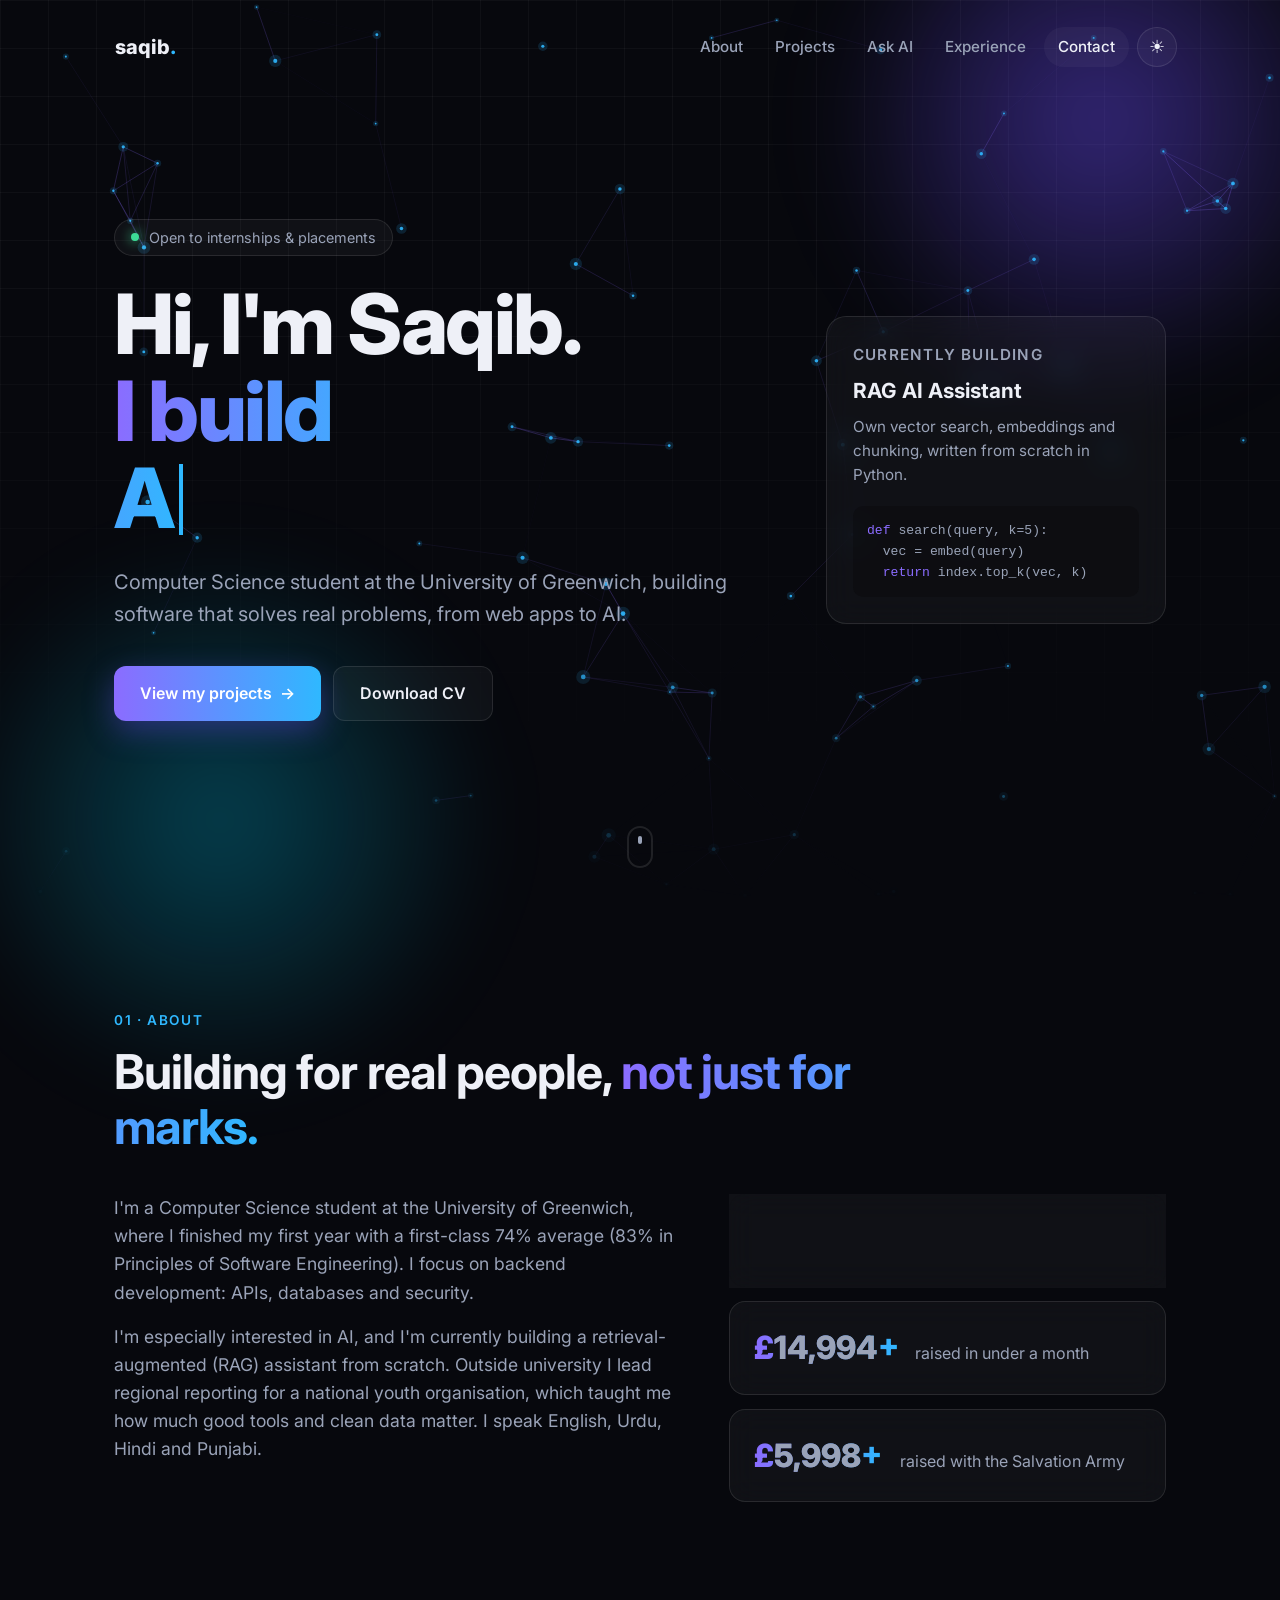
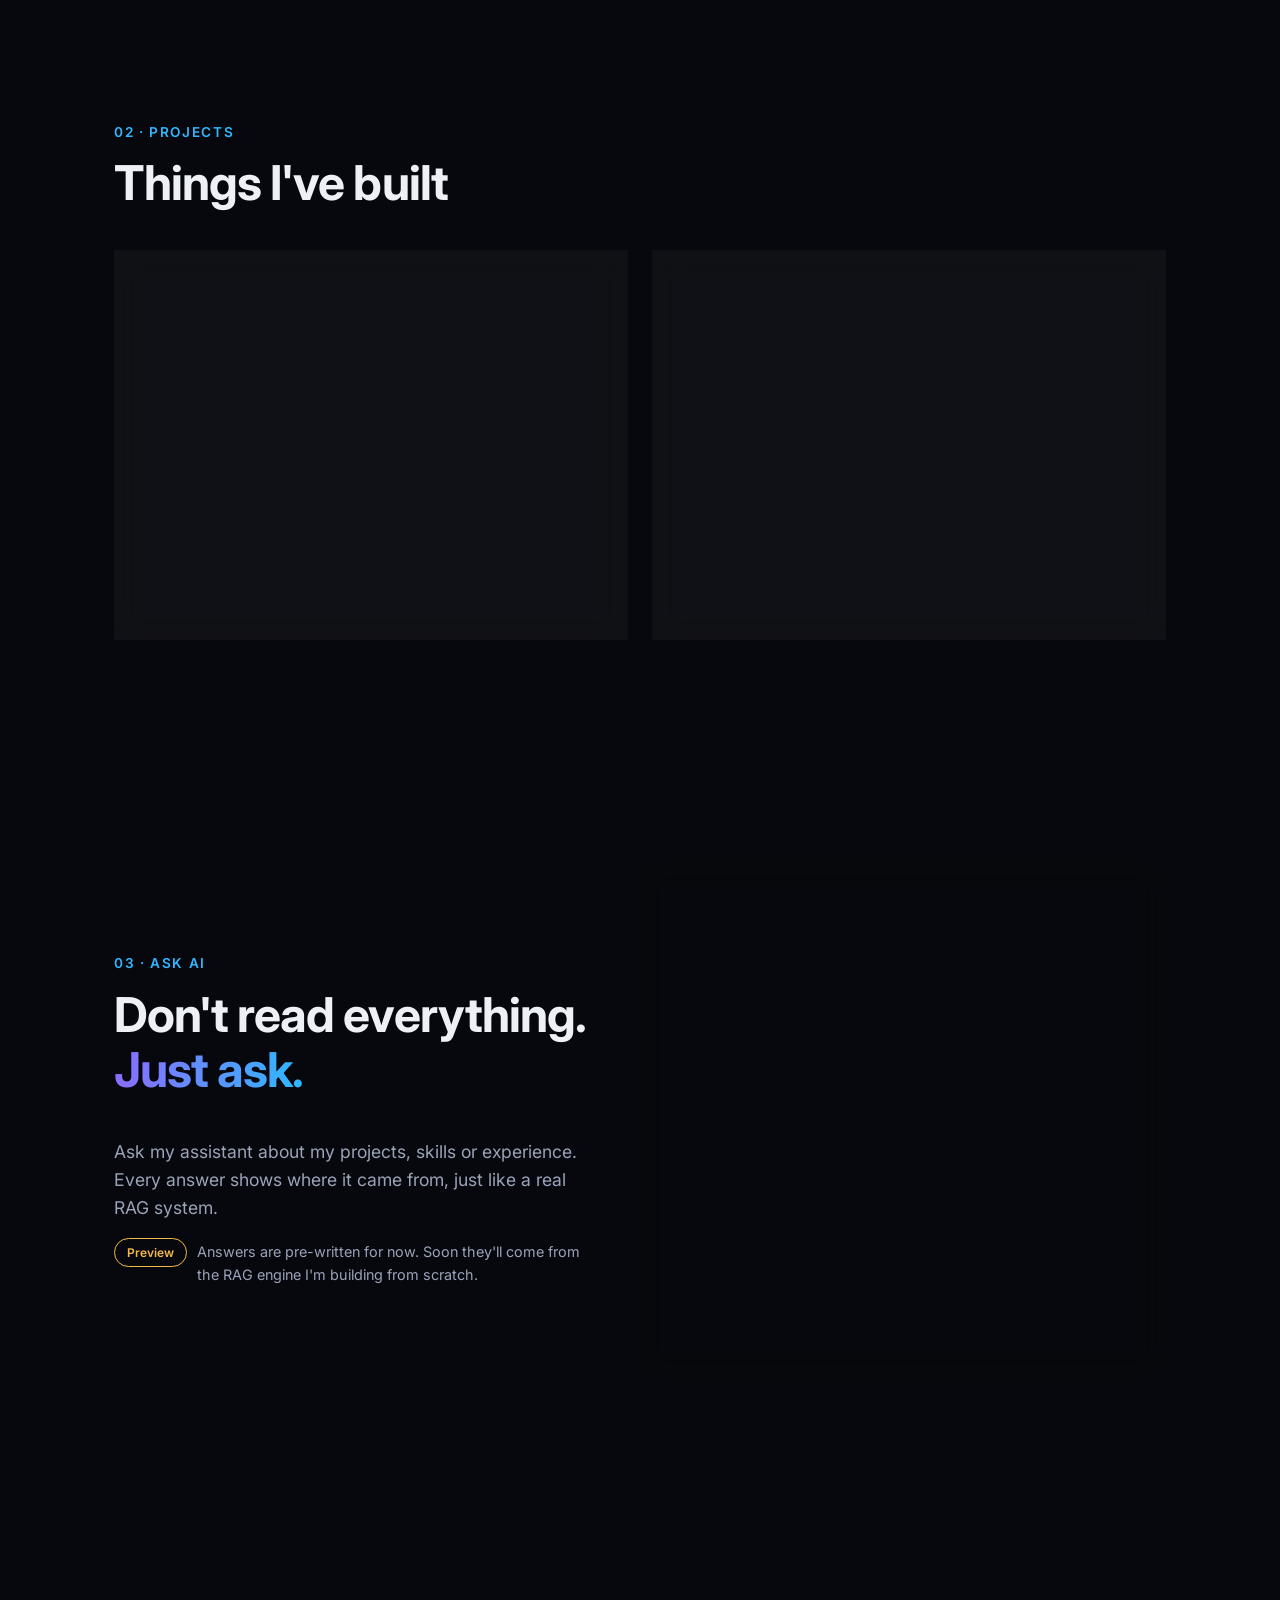
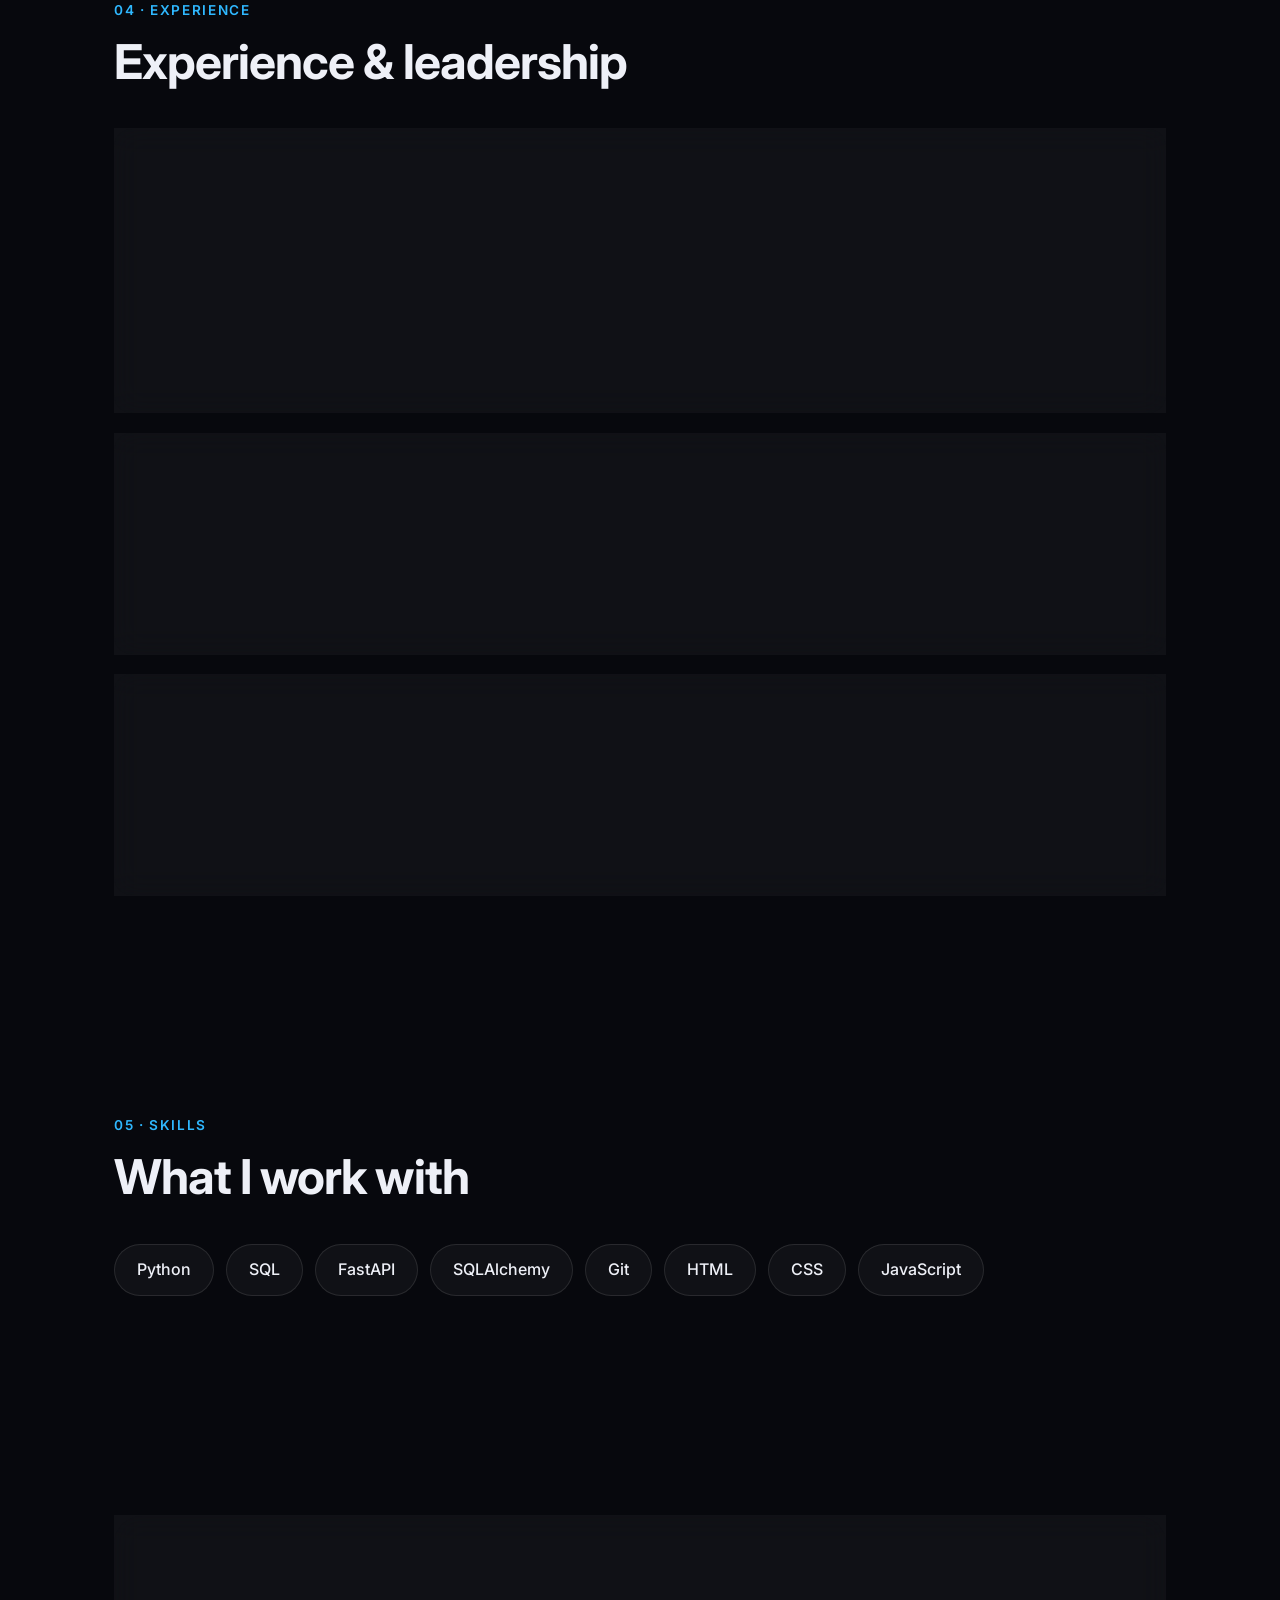
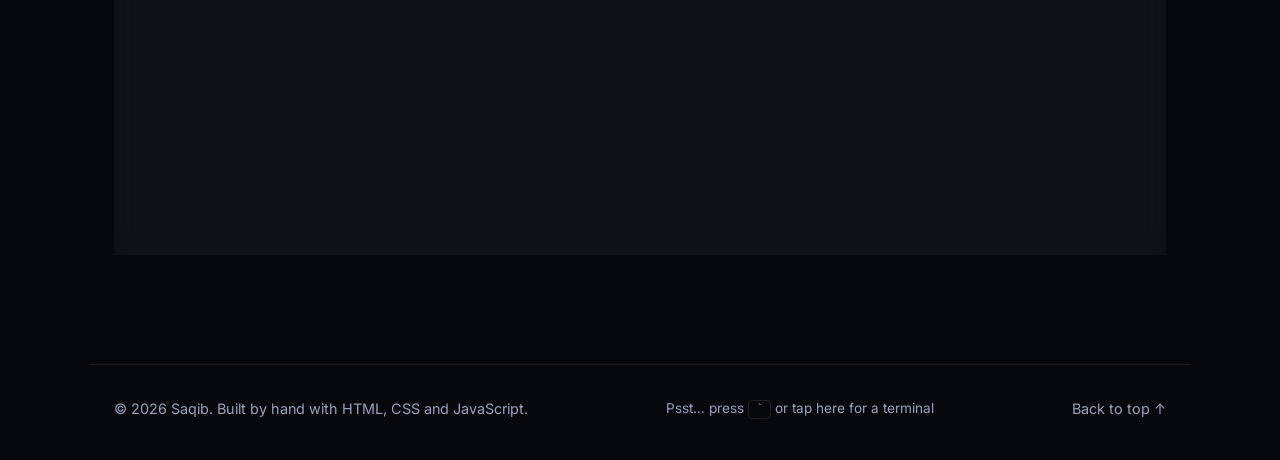
==== index.html @ 7e8b925c "Add files via upload" ====
<!DOCTYPE html>
<html lang="en" data-theme="dark">
<head>
  <meta charset="UTF-8">
  <!-- Makes the page fit phone screens instead of showing a tiny desktop page -->
  <meta name="viewport" content="width=device-width, initial-scale=1.0">
  <title>Saqib | Software Developer</title>
  <meta name="description" content="Saqib, Computer Science student at the University of Greenwich, building software that solves real problems, from web apps to AI.">
  <!-- Inter is a free font from Google Fonts -->
  <link rel="preconnect" href="https://fonts.googleapis.com">
  <link rel="preconnect" href="https://fonts.gstatic.com" crossorigin>
  <link href="https://fonts.googleapis.com/css2?family=Inter:wght@400;500;600;700;800&display=swap" rel="stylesheet">
  <link rel="stylesheet" href="style.css">
  <!-- Runs before the page draws, so the saved theme shows straight away with no flash -->
  <script>
    try {
      const saved = localStorage.getItem("theme");
      if (saved) document.documentElement.dataset.theme = saved;
    } catch (e) {}
  </script>
</head>
<body>

  <!-- Thin bar at the very top that fills up as you scroll -->
  <div class="scroll-progress" id="scroll-progress"></div>

  <!-- Background decoration: a faint grid and two coloured glows -->
  <div class="bg-grid" aria-hidden="true"></div>
  <div class="glow glow-1" aria-hidden="true"></div>
  <div class="glow glow-2" aria-hidden="true"></div>

  <!-- 1. TOP BAR -->
  <header class="topbar" id="topbar">
    <nav class="nav">
      <a href="#top" class="logo">saqib<span>.</span></a>
      <ul class="nav-links" id="nav-links">
        <li><a href="#about">About</a></li>
        <li><a href="#projects">Projects</a></li>
        <li><a href="#ask">Ask AI</a></li>
        <li><a href="#experience">Experience</a></li>
        <li><a href="#contact">Contact</a></li>
      </ul>
      <button id="theme-toggle" class="icon-btn" aria-label="Switch light and dark mode">
        <span class="icon-moon">☾</span><span class="icon-sun">☀</span>
      </button>
      <!-- Menu button, only shown on phones -->
      <button id="menu-toggle" class="icon-btn menu-btn" aria-label="Open menu" aria-expanded="false">☰</button>
    </nav>
  </header>

  <main id="top">

    <!-- 2. INTRO: the first thing people see -->
    <section class="hero container">
      <!-- 1. The "living AI network": dots and lines drawn by script.js -->
      <canvas id="network" class="network" aria-hidden="true"></canvas>
      <div class="hero-text">
        <div class="pill reveal"><span class="dot"></span>Open to internships &amp; placements</div>
        <h1 class="reveal">
          Hi, I'm Saqib.<br>
          <span class="gradient-text">I build<br><span id="typed">real products</span><span class="cursor"></span></span>
        </h1>
        <p class="tagline reveal">
          Computer Science student at the University of Greenwich,
          building software that solves real problems, from web apps to AI.
        </p>
        <div class="buttons reveal">
          <a href="#projects" class="btn btn-primary">View my projects <span class="arrow">→</span></a>
          <a href="assets/Saqib-CV.pdf" class="btn btn-ghost" download>Download CV</a>
        </div>
      </div>

      <!-- Floating card on the right (hidden on phones) -->
      <div class="hero-card glass tilt" aria-hidden="true">
        <p class="hero-card-label">Currently building</p>
        <h3>RAG AI Assistant</h3>
        <p>Own vector search, embeddings and chunking, written from scratch in Python.</p>
        <div class="code-lines">
          <span><i>def</i> search(query, k=5):</span>
          <span>&nbsp;&nbsp;vec = embed(query)</span>
          <span>&nbsp;&nbsp;<i>return</i> index.top_k(vec, k)</span>
        </div>
      </div>

      <a href="#about" class="scroll-hint" aria-label="Scroll down"><span></span></a>
    </section>

    <!-- 3. ABOUT ME, with three numbers that count up -->
    <section id="about" class="section container">
      <p class="section-label reveal">01 · About</p>
      <h2 class="reveal">Building for real people, <span class="gradient-text">not just for marks.</span></h2>
      <div class="about-grid">
        <div class="reveal">
          <p class="lead">
            I'm a Computer Science student at the University of Greenwich, where I finished
            my first year with a first-class 74% average (83% in Principles of Software Engineering).
            I focus on backend development: APIs, databases and security.
          </p>
          <p class="lead">
            I'm especially interested in AI, and I'm currently building a retrieval-augmented
            (RAG) assistant from scratch. Outside university I lead regional reporting for a
            national youth organisation, which taught me how much good tools and clean data matter.
            I speak English, Urdu, Hindi and Punjabi.
          </p>
        </div>
        <div class="stats">
          <div class="stat glass reveal">
            <strong><span class="count" data-target="74">0</span>%</strong>
            <span>first-year average (first class)</span>
          </div>
          <div class="stat glass reveal">
            <strong>£<span class="count" data-target="15000">0</span>+</strong>
            <span>raised in under a month</span>
          </div>
          <div class="stat glass reveal">
            <strong>£<span class="count" data-target="6000">0</span>+</strong>
            <span>raised with the Salvation Army</span>
          </div>
        </div>
      </div>
    </section>

    <!-- 4. PROJECTS: the most important section -->
    <section id="projects" class="section container">
      <p class="section-label reveal">02 · Projects</p>
      <h2 class="reveal">Things I've built</h2>
      <div class="cards">

        <article class="card glass tilt spotlight reveal">
          <div class="card-top">
            <span class="card-icon">🔐</span>
            <span class="status status-done">Finished</span>
          </div>
          <h3>Secure File Vault API</h3>
          <p>
            A REST API for storing files safely. Every file is encrypted with AES-256
            before it is saved, and users sign in through an authentication system I built myself.
          </p>
          <ul class="tags">
            <li>Python</li><li>FastAPI</li><li>SQLAlchemy</li><li>AES-256</li><li>Custom auth</li>
          </ul>
          <div class="card-links">
            <a href="https://github.com/saq564" target="_blank" rel="noopener">GitHub <span class="arrow">↗</span></a>
          </div>
        </article>

        <article class="card glass tilt spotlight reveal">
          <div class="card-top">
            <span class="card-icon">🧠</span>
            <span class="status status-progress">In progress</span>
          </div>
          <h3>RAG AI Assistant Engine</h3>
          <p>
            An AI assistant that answers questions from your own documents and shows its sources.
            I'm writing the core parts myself: text chunking, embeddings and my own vector search.
          </p>
          <ul class="tags">
            <li>Python</li><li>NumPy</li><li>Vector search</li><li>LLMs</li>
          </ul>
          <div class="card-links">
            <span class="muted">Code and live demo coming soon</span>
          </div>
        </article>

      </div>
    </section>

    <!-- "ASK ABOUT SAQIB" CHAT PREVIEW
         For now the answers are pre-written in script.js (block 12).
         Later, the RAG engine will answer these questions for real. -->
    <section id="ask" class="section container">
      <div class="ask-grid">
        <div>
          <p class="section-label reveal">03 · Ask AI</p>
          <h2 class="reveal">Don't read everything. <span class="gradient-text">Just ask.</span></h2>
          <p class="lead reveal">
            Ask my assistant about my projects, skills or experience.
            Every answer shows where it came from, just like a real RAG system.
          </p>
          <p class="ask-note reveal">
            <span class="status status-progress">Preview</span>
            Answers are pre-written for now. Soon they'll come from the RAG engine I'm building from scratch.
          </p>
        </div>

        <div class="chat glass reveal">
          <div class="chat-head">
            <span class="chat-avatar">S</span>
            <div>
              <strong>Saqib's assistant</strong>
              <span class="chat-online"><span class="dot"></span>Online</span>
            </div>
          </div>
          <div class="chat-messages" id="chat-messages" aria-live="polite"></div>
          <div class="chat-chips" id="chat-chips"></div>
          <form class="chat-input" id="chat-form">
            <input id="chat-text" type="text" placeholder="Ask anything about Saqib..." autocomplete="off" aria-label="Your question">
            <button type="submit" aria-label="Send">↑</button>
          </form>
        </div>
      </div>
    </section>

    <!-- 5. EXPERIENCE & LEADERSHIP -->
    <section id="experience" class="section container">
      <p class="section-label reveal">04 · Experience</p>
      <h2 class="reveal">Experience &amp; leadership</h2>
      <div class="timeline">

        <article class="job glass reveal">
          <div class="job-head">
            <div>
              <h3>Regional General Secretary &amp; Community Operations Coordinator</h3>
              <span class="job-place">Majlis Khuddam-ul-Ahmadiyya (MKA) · Volunteering</span>
            </div>
            <span class="job-date">Nov 2025 – Now</span>
          </div>
          <ul>
            <li>Make sure local youth leaders submit their reports on time, and check each one for accuracy and missing information.</li>
            <li>Organise and lead regional meetings.</li>
            <li>Led a partnership with the Salvation Army that raised over <strong>£6,000</strong> to provide hot food for residents.</li>
            <li>Part of a campaign that raised over <strong>£15,000 in under a month</strong> to build a water well and help schools in Ghana.</li>
            <li>Organised clothes donations to the Welcome Project in Ilford and visits to local care homes.</li>
          </ul>
        </article>

        <article class="job glass reveal">
          <div class="job-head">
            <div>
              <h3>Cyber Security Intern</h3>
              <span class="job-place">London Success Academy</span>
            </div>
            <span class="job-date">Mar – Apr 2026</span>
          </div>
          <ul>
            <li>Learned security monitoring, threat detection, vulnerability assessment, risk analysis and incident response.</li>
            <li>Identified system risks in a real-world scenario.</li>
            <li>Delivered a final presentation on a security case study.</li>
          </ul>
        </article>

        <article class="job glass reveal">
          <div class="job-head">
            <div>
              <h3>Parts Advisor (Work Experience)</h3>
              <span class="job-place">Ford Motor Company</span>
            </div>
            <span class="job-date">Mar 2024</span>
          </div>
          <ul>
            <li>Managed inventory on Ford's IT system, spotting shortages and processing replacement orders.</li>
            <li>Recorded parts coming in and out so the physical stock matched the digital system.</li>
            <li>Worked with mechanics to make sure every part they needed was in stock.</li>
          </ul>
        </article>

      </div>
    </section>

    <!-- 6. SKILLS -->
    <section id="skills" class="section container">
      <p class="section-label reveal">05 · Skills</p>
      <h2 class="reveal">What I work with</h2>
      <ul class="badges reveal">
        <li>Python</li><li>SQL</li><li>FastAPI</li><li>SQLAlchemy</li>
        <li>Git</li><li>HTML</li><li>CSS</li><li>JavaScript</li>
      </ul>
    </section>

    <!-- 7. CONTACT -->
    <section id="contact" class="section container">
      <div class="contact-box glass reveal">
        <p class="section-label">06 · Contact</p>
        <h2>Let's build something <span class="gradient-text">together.</span></h2>
        <p class="lead">I'm looking for internships and placements. My inbox is always open.</p>
        <div class="buttons">
          <button class="btn btn-primary" id="copy-email" data-email="ahmedsaqib086@gmail.com">
            <span id="copy-email-text">Copy my email</span>
          </button>
          <a href="https://github.com/saq564" class="btn btn-ghost" target="_blank" rel="noopener">GitHub</a>
          <a href="https://www.linkedin.com/in/saqib-ahmed-7564972b5" class="btn btn-ghost" target="_blank" rel="noopener">LinkedIn</a>
          <a href="assets/Saqib-CV.pdf" class="btn btn-ghost" download>Download CV</a>
        </div>
      </div>
    </section>

  </main>

  <footer class="footer container">
    <p>© <span id="year"></span> Saqib. Built by hand with HTML, CSS and JavaScript.</p>
    <button class="terminal-hint" id="terminal-hint">Psst… press <kbd>`</kbd> or tap here for a terminal</button>
    <a href="#top">Back to top ↑</a>
  </footer>

  <!-- HIDDEN TERMINAL: opens with the ` key (top left of the keyboard) -->
  <div class="terminal-backdrop" id="terminal" hidden>
    <div class="terminal" role="dialog" aria-label="Terminal">
      <div class="terminal-bar">
        <span class="t-dot" style="background:#ff5f57"></span>
        <span class="t-dot" style="background:#febc2e"></span>
        <span class="t-dot" style="background:#28c840"></span>
        <span class="terminal-title">saqib@portfolio: ~</span>
        <button class="terminal-close" id="terminal-close" aria-label="Close terminal">✕</button>
      </div>
      <div class="terminal-body" id="terminal-body">
        <div id="terminal-output"></div>
        <form class="terminal-line" id="terminal-form">
          <span class="t-prompt">saqib@portfolio:~$</span>
          <input id="terminal-input" type="text" autocomplete="off" spellcheck="false" aria-label="Terminal command">
        </form>
      </div>
    </div>
  </div>

  <!-- Glowing cursor (only shown on computers with a mouse) -->
  <div class="cursor-dot" id="cursor-dot" aria-hidden="true"></div>
  <div class="cursor-ring" id="cursor-ring" aria-hidden="true"></div>

  <script src="script.js"></script>
</body>
</html>
---- style.css ----
/* ============================================================
   COLOURS
   All colours live here as "variables". The light theme just
   swaps these values, so the rest of the file never changes.
   ============================================================ */
:root,
[data-theme="dark"] {
  --bg: #07080d;
  --text: #eef0f7;
  --muted: #9aa3b8;
  --glass: rgba(255, 255, 255, 0.04);
  --glass-border: rgba(255, 255, 255, 0.10);
  --grid-line: rgba(255, 255, 255, 0.035);
  --purple: #8b6cff;
  --blue: #2fb8ff;
  --green: #3ddc97;
  --amber: #f5b84c;
  --glow-1: rgba(109, 76, 255, 0.45);
  --glow-2: rgba(0, 212, 255, 0.28);
}

[data-theme="light"] {
  --bg: #f7f8fc;
  --text: #11131a;
  --muted: #586074;
  --glass: rgba(255, 255, 255, 0.7);
  --glass-border: rgba(17, 19, 26, 0.10);
  --grid-line: rgba(17, 19, 26, 0.05);
  --purple: #6a46ff;
  --blue: #0b8fd6;
  --green: #14995e;
  --amber: #b26a00;
  --glow-1: rgba(109, 76, 255, 0.22);
  --glow-2: rgba(0, 180, 255, 0.18);
}

/* The purple-to-blue gradient, used for headings and buttons */
:root { --gradient: linear-gradient(90deg, var(--purple), var(--blue)); }

/* ============================================================
   BASICS
   ============================================================ */
* { box-sizing: border-box; margin: 0; padding: 0; }

html { scroll-behavior: smooth; scroll-padding-top: 96px; }

body {
  font-family: "Inter", system-ui, -apple-system, "Segoe UI", sans-serif;
  background: var(--bg);
  color: var(--text);
  line-height: 1.6;
  overflow-x: hidden;
  transition: background 0.4s, color 0.4s;
}

a { color: inherit; text-decoration: none; }

/* Keeps content in a centred column with space at the sides */
.container { max-width: 1100px; margin: 0 auto; padding-left: 24px; padding-right: 24px; }

.gradient-text {
  background: var(--gradient);
  -webkit-background-clip: text;
  background-clip: text;
  color: transparent;
}

.muted { color: var(--muted); font-size: 0.9rem; }

/* "Glass" panels: see-through with a blur behind them */
.glass {
  background: var(--glass);
  border: 1px solid var(--glass-border);
  backdrop-filter: blur(14px);
  -webkit-backdrop-filter: blur(14px);
}

/* ============================================================
   BACKGROUND DECORATION
   position: fixed keeps these still while the page scrolls.
   ============================================================ */
.bg-grid {
  position: fixed;
  inset: 0;
  z-index: -2;
  background-image:
    linear-gradient(var(--grid-line) 1px, transparent 1px),
    linear-gradient(90deg, var(--grid-line) 1px, transparent 1px);
  background-size: 48px 48px;
  /* Fades the grid out towards the bottom of the screen */
  mask-image: linear-gradient(to bottom, black 30%, transparent 90%);
  -webkit-mask-image: linear-gradient(to bottom, black 30%, transparent 90%);
}

.glow {
  position: fixed;
  z-index: -1;
  width: 600px;
  height: 600px;
  border-radius: 50%;
  filter: blur(40px);
  pointer-events: none;
  transition: transform 0.6s ease-out;  /* makes the mouse-follow movement smooth */
}
.glow-1 { top: -180px; right: -120px; background: radial-gradient(circle, var(--glow-1), transparent 65%); animation: float 12s ease-in-out infinite; }
.glow-2 { bottom: -220px; left: -80px; background: radial-gradient(circle, var(--glow-2), transparent 65%); animation: float 15s ease-in-out infinite reverse; }

/* A "keyframes" animation: the glows drift slowly up and down forever */
@keyframes float {
  0%, 100% { translate: 0 0; }
  50% { translate: 30px 40px; }
}

.scroll-progress {
  position: fixed;
  top: 0; left: 0;
  height: 3px;
  width: 0;
  z-index: 100;
  background: var(--gradient);
}

/* ============================================================
   1. TOP BAR
   A floating "pill" that sticks to the top of the screen.
   ============================================================ */
.topbar {
  position: fixed;
  top: 16px; left: 0; right: 0;
  z-index: 50;
  padding: 0 24px;
}

.nav {
  max-width: 1100px;
  margin: 0 auto;
  display: flex;
  align-items: center;
  gap: 8px;
  padding: 10px 12px 10px 24px;
  border-radius: 999px;
  border: 1px solid transparent;
  transition: background 0.3s, border-color 0.3s, box-shadow 0.3s;
}
/* script.js adds "scrolled" once you scroll down, which turns on the glass look */
.topbar.scrolled .nav {
  background: var(--glass);
  border-color: var(--glass-border);
  backdrop-filter: blur(14px);
  -webkit-backdrop-filter: blur(14px);
  box-shadow: 0 10px 30px rgba(0, 0, 0, 0.15);
}

.logo { font-weight: 800; font-size: 1.25rem; margin-right: auto; }
.logo span { color: var(--blue); }

.nav-links { display: flex; gap: 4px; list-style: none; }
.nav-links a {
  display: block;
  padding: 8px 14px;
  border-radius: 999px;
  color: var(--muted);
  font-size: 0.95rem;
  font-weight: 500;
  transition: color 0.2s, background 0.2s;
}
.nav-links a:hover,
.nav-links a.active { color: var(--text); background: var(--glass); }

.icon-btn {
  width: 40px; height: 40px;
  border-radius: 50%;
  border: 1px solid var(--glass-border);
  background: var(--glass);
  color: var(--text);
  font-size: 1.1rem;
  cursor: pointer;
  transition: transform 0.3s;
}
.icon-btn:hover { transform: rotate(20deg) scale(1.08); }

/* Dark mode shows the sun (click for light), light mode shows the moon */
.icon-moon { display: none; }
[data-theme="light"] .icon-moon { display: inline; }
[data-theme="light"] .icon-sun { display: none; }

.menu-btn { display: none; }

/* ============================================================
   2. INTRO
   ============================================================ */
.hero {
  position: relative;
  min-height: 100vh;
  display: flex;
  align-items: center;
  gap: 40px;
  padding-top: 120px;
  padding-bottom: 80px;
}

.hero-text { flex: 1; }

/* The network canvas fills the whole intro, edge to edge, behind the text */
.network {
  position: absolute;
  top: 0; bottom: 0;
  left: 50%;
  width: 100vw;
  height: 100%;
  transform: translateX(-50%);
  z-index: 0;
  /* Fades the dots out at the bottom so the intro blends into the next section */
  mask-image: linear-gradient(to bottom, black 70%, transparent);
  -webkit-mask-image: linear-gradient(to bottom, black 70%, transparent);
}
/* Keeps the text and card above the canvas */
.hero-text, .hero-card { position: relative; z-index: 1; }

.pill {
  display: inline-flex;
  align-items: center;
  gap: 10px;
  padding: 6px 16px;
  border-radius: 999px;
  border: 1px solid var(--glass-border);
  background: var(--glass);
  font-size: 0.9rem;
  color: var(--muted);
}
.dot {
  width: 8px; height: 8px;
  border-radius: 50%;
  background: var(--green);
  box-shadow: 0 0 12px var(--green);
  animation: pulse 2s infinite;
}
@keyframes pulse {
  0%, 100% { opacity: 1; }
  50% { opacity: 0.35; }
}

.hero h1 {
  font-size: clamp(2.6rem, 7vw, 5.2rem);
  line-height: 1.05;
  letter-spacing: -0.03em;
  font-weight: 800;
  margin: 24px 0;
  min-height: 3.15em;  /* room for 3 lines, so the page doesn't jump while the text types */
}

/* The blinking bar after the typing text */
.cursor {
  display: inline-block;
  width: 4px;
  height: 0.85em;
  margin-left: 6px;
  vertical-align: -0.08em;
  background: var(--blue);
  animation: blink 1s steps(1) infinite;
}
@keyframes blink { 50% { opacity: 0; } }

.tagline { font-size: 1.25rem; color: var(--muted); max-width: 640px; }

.buttons { display: flex; flex-wrap: wrap; gap: 12px; margin-top: 36px; }

.btn {
  display: inline-flex;
  align-items: center;
  gap: 8px;
  padding: 14px 26px;
  border-radius: 12px;
  font: inherit;
  font-weight: 600;
  cursor: pointer;
  border: 1px solid var(--glass-border);
  transition: transform 0.2s, box-shadow 0.2s, background 0.2s;
}
.btn:hover { transform: translateY(-3px); }
.btn-primary {
  background: var(--gradient);
  color: #fff;
  border: none;
  box-shadow: 0 10px 30px rgba(109, 76, 255, 0.35);
}
.btn-primary:hover { box-shadow: 0 14px 40px rgba(109, 76, 255, 0.55); }
.btn-ghost { background: var(--glass); color: var(--text); }
.btn-ghost:hover { border-color: var(--purple); }

.arrow { display: inline-block; transition: transform 0.2s; }
.btn:hover .arrow,
.card-links a:hover .arrow { transform: translateX(4px); }

.hero-card {
  width: 340px;
  padding: 26px;
  border-radius: 20px;
  animation: bob 6s ease-in-out infinite;
}
@keyframes bob {
  0%, 100% { translate: 0 0; }
  50% { translate: 0 -14px; }
}
.hero-card-label { color: var(--purple); font-weight: 600; font-size: 0.8rem; text-transform: uppercase; letter-spacing: 0.08em; }
.hero-card h3 { font-size: 1.3rem; margin: 6px 0 8px; }
.hero-card p { color: var(--muted); font-size: 0.95rem; }
.code-lines {
  margin-top: 18px;
  padding: 14px;
  border-radius: 10px;
  background: rgba(0, 0, 0, 0.25);
  font-family: ui-monospace, Menlo, Consolas, monospace;
  font-size: 0.82rem;
  display: flex;
  flex-direction: column;
  color: var(--muted);
}
[data-theme="light"] .code-lines { background: rgba(17, 19, 26, 0.05); }
.code-lines i { font-style: normal; color: var(--purple); }

/* The little mouse shape at the bottom of the intro */
.scroll-hint {
  position: absolute;
  bottom: 32px; left: 50%;
  width: 26px; height: 42px;
  margin-left: -13px;
  border: 2px solid var(--glass-border);
  border-radius: 14px;
}
.scroll-hint span {
  position: absolute;
  top: 8px; left: 50%;
  width: 4px; height: 8px;
  margin-left: -2px;
  border-radius: 2px;
  background: var(--muted);
  animation: wheel 1.6s infinite;
}
@keyframes wheel {
  0% { transform: translateY(0); opacity: 1; }
  100% { transform: translateY(14px); opacity: 0; }
}

/* ============================================================
   SECTIONS (shared by About, Projects, Experience...)
   ============================================================ */
.section { padding-top: 110px; padding-bottom: 110px; }

.section-label {
  color: var(--blue);
  font-weight: 600;
  font-size: 0.85rem;
  text-transform: uppercase;
  letter-spacing: 0.12em;
  margin-bottom: 12px;
}

.section h2 {
  font-size: clamp(2rem, 4.5vw, 3rem);
  line-height: 1.15;
  letter-spacing: -0.02em;
  margin-bottom: 40px;
  max-width: 760px;
}

.lead { font-size: 1.1rem; color: var(--muted); margin-bottom: 16px; }

/* ============================================================
   SCROLL ANIMATION
   Everything with class "reveal" starts invisible and a bit
   lower. script.js adds "visible" when it scrolls into view,
   and the transition slides it up smoothly.
   ============================================================ */
.reveal {
  opacity: 0;
  transform: translateY(30px);
  transition: opacity 0.8s ease, transform 0.8s ease;
}
.reveal.visible { opacity: 1; transform: none; }

/* ============================================================
   3. ABOUT
   ============================================================ */
.about-grid {
  display: grid;
  grid-template-columns: 1.3fr 1fr;
  gap: 48px;
  align-items: start;
}

.stats { display: grid; gap: 14px; }
.stat {
  padding: 20px 24px;
  border-radius: 16px;
  display: flex;
  align-items: baseline;
  gap: 16px;
  transition: transform 0.3s, border-color 0.3s;
}
.stat:hover { transform: translateX(6px); border-color: var(--purple); }
.stat strong {
  font-size: 2rem;
  font-weight: 800;
  min-width: 130px;
  background: var(--gradient);
  -webkit-background-clip: text;
  background-clip: text;
  color: transparent;
}
.stat span { color: var(--muted); }

/* ============================================================
   4. PROJECT CARDS
   The grid puts cards side by side on laptops and stacks
   them on phones automatically.
   ============================================================ */
.cards {
  display: grid;
  grid-template-columns: repeat(auto-fit, minmax(300px, 1fr));
  gap: 24px;
}

.card {
  position: relative;
  overflow: hidden;
  padding: 30px;
  border-radius: 20px;
  display: flex;
  flex-direction: column;
  gap: 16px;
  transition: border-color 0.3s, box-shadow 0.3s;
}
.card:hover { border-color: rgba(139, 108, 255, 0.5); box-shadow: 0 20px 50px rgba(109, 76, 255, 0.18); }

/* Spotlight: a soft light that follows your mouse inside the card.
   script.js sets --x and --y to the mouse position. */
.spotlight::before {
  content: "";
  position: absolute;
  inset: 0;
  background: radial-gradient(350px circle at var(--x, 50%) var(--y, 50%), rgba(139, 108, 255, 0.16), transparent 60%);
  opacity: 0;
  transition: opacity 0.3s;
  pointer-events: none;
}
.spotlight:hover::before { opacity: 1; }

.card-top { display: flex; justify-content: space-between; align-items: center; }
.card-icon {
  width: 48px; height: 48px;
  display: grid;
  place-items: center;
  font-size: 1.4rem;
  border-radius: 12px;
  background: var(--glass);
  border: 1px solid var(--glass-border);
}
.card h3 { font-size: 1.4rem; }
.card p { color: var(--muted); }

.status {
  font-size: 0.75rem;
  font-weight: 600;
  padding: 4px 12px;
  border-radius: 999px;
  border: 1px solid currentColor;
}
.status-done { color: var(--green); }
.status-progress { color: var(--amber); }

.tags { display: flex; flex-wrap: wrap; gap: 8px; list-style: none; }
.tags li {
  font-size: 0.8rem;
  padding: 4px 12px;
  border-radius: 8px;
  background: var(--glass);
  border: 1px solid var(--glass-border);
  color: var(--muted);
}

.card-links { display: flex; gap: 20px; align-items: center; margin-top: auto; padding-top: 8px; font-weight: 600; }
.card-links a { color: var(--blue); }

/* ============================================================
   5. EXPERIENCE
   ============================================================ */
.timeline { display: grid; gap: 20px; }

.job {
  position: relative;
  padding: 28px 30px 28px 34px;
  border-radius: 18px;
  transition: transform 0.3s, border-color 0.3s;
}
/* The coloured stripe down the left edge */
.job::before {
  content: "";
  position: absolute;
  left: 0; top: 20px; bottom: 20px;
  width: 3px;
  border-radius: 3px;
  background: var(--gradient);
}
.job:hover { transform: translateY(-4px); border-color: rgba(139, 108, 255, 0.5); }

.job-head { display: flex; flex-wrap: wrap; justify-content: space-between; gap: 8px 16px; margin-bottom: 12px; }
.job h3 { font-size: 1.2rem; }
.job-place { color: var(--blue); font-weight: 500; }
.job-date {
  align-self: start;
  white-space: nowrap;
  font-size: 0.85rem;
  padding: 4px 12px;
  border-radius: 999px;
  border: 1px solid var(--glass-border);
  color: var(--muted);
}
.job ul { padding-left: 20px; color: var(--muted); }
.job li { margin-bottom: 6px; }
.job strong { color: var(--text); }

/* ============================================================
   6. SKILLS
   ============================================================ */
.badges { display: flex; flex-wrap: wrap; gap: 12px; list-style: none; }
.badges li {
  padding: 12px 22px;
  border-radius: 999px;
  background: var(--glass);
  border: 1px solid var(--glass-border);
  font-weight: 500;
  cursor: default;
  transition: transform 0.2s, border-color 0.2s, box-shadow 0.2s;
}
.badges li:hover {
  transform: translateY(-4px) scale(1.05);
  border-color: var(--purple);
  box-shadow: 0 8px 24px rgba(109, 76, 255, 0.3);
}

/* ============================================================
   7. CONTACT
   ============================================================ */
.contact-box {
  padding: 56px 48px;
  border-radius: 28px;
  text-align: center;
}
.contact-box h2 { margin: 0 auto 16px; }
.contact-box .buttons { justify-content: center; }

/* ============================================================
   FOOTER
   ============================================================ */
.footer {
  display: flex;
  justify-content: space-between;
  flex-wrap: wrap;
  gap: 12px;
  padding-top: 32px;
  padding-bottom: 40px;
  border-top: 1px solid var(--glass-border);
  color: var(--muted);
  font-size: 0.9rem;
}
.footer a:hover { color: var(--text); }

/* ============================================================
   TABLETS AND PHONES
   ============================================================ */
@media (max-width: 900px) {
  .hero-card { display: none; }
  .about-grid { grid-template-columns: 1fr; }
}

@media (max-width: 720px) {
  .topbar { top: 10px; padding: 0 12px; }
  .nav { padding-left: 18px; }
  .menu-btn { display: block; }

  /* On phones the links become a drop-down panel, opened by the ☰ button */
  .nav-links {
    position: absolute;
    top: 64px; left: 12px; right: 12px;
    flex-direction: column;
    padding: 10px;
    border-radius: 20px;
    background: var(--bg);
    border: 1px solid var(--glass-border);
    box-shadow: 0 20px 40px rgba(0, 0, 0, 0.3);
    opacity: 0;
    transform: translateY(-10px);
    pointer-events: none;
    transition: opacity 0.25s, transform 0.25s;
  }
  .nav-links.open { opacity: 1; transform: none; pointer-events: auto; }
  .nav-links a { padding: 12px 16px; }

  .hero { min-height: auto; padding-top: 140px; }
  .scroll-hint { display: none; }
  .tagline { font-size: 1.1rem; }
  .section { padding-top: 72px; padding-bottom: 72px; }
  .stat strong { min-width: 110px; font-size: 1.7rem; }
  .contact-box { padding: 40px 22px; }
}

/* People who turn off animations in their device settings get a still page */
@media (prefers-reduced-motion: reduce) {
  *, *::before, *::after { animation: none !important; transition: none !important; }
  .reveal { opacity: 1; transform: none; }
  html { scroll-behavior: auto; }
}

/* ============================================================
   "ASK ABOUT SAQIB" CHAT
   ============================================================ */
.ask-grid {
  display: grid;
  grid-template-columns: 1fr 1.1fr;
  gap: 48px;
  align-items: center;
}

.ask-note { display: flex; gap: 10px; align-items: baseline; color: var(--muted); font-size: 0.9rem; }

.chat {
  border-radius: 24px;
  display: flex;
  flex-direction: column;
  height: 520px;
  overflow: hidden;
  box-shadow: 0 30px 80px rgba(109, 76, 255, 0.15);
}

.chat-head {
  display: flex;
  align-items: center;
  gap: 12px;
  padding: 16px 20px;
  border-bottom: 1px solid var(--glass-border);
}
.chat-head strong { display: block; font-size: 0.95rem; }
.chat-avatar {
  width: 38px; height: 38px;
  display: grid;
  place-items: center;
  border-radius: 50%;
  background: var(--gradient);
  color: #fff;
  font-weight: 800;
}
.chat-online { display: flex; align-items: center; gap: 6px; font-size: 0.8rem; color: var(--muted); }

/* The scrolling area with the messages */
.chat-messages {
  flex: 1;
  overflow-y: auto;
  padding: 20px;
  display: flex;
  flex-direction: column;
  gap: 12px;
}

.msg {
  max-width: 85%;
  padding: 12px 16px;
  border-radius: 16px;
  font-size: 0.95rem;
  line-height: 1.5;
  animation: pop 0.3s ease;
}
@keyframes pop {
  from { opacity: 0; transform: translateY(8px) scale(0.98); }
  to { opacity: 1; transform: none; }
}
.msg-user {
  align-self: flex-end;
  background: var(--gradient);
  color: #fff;
  border-bottom-right-radius: 4px;
}
.msg-bot {
  align-self: flex-start;
  background: var(--glass);
  border: 1px solid var(--glass-border);
  border-bottom-left-radius: 4px;
}
/* The little "Source" tag under each answer */
.msg-source {
  display: inline-block;
  margin-top: 8px;
  font-size: 0.75rem;
  color: var(--blue);
}

/* Three bouncing dots while the assistant is "thinking" */
.typing { display: flex; gap: 4px; padding: 16px; }
.typing span {
  width: 7px; height: 7px;
  border-radius: 50%;
  background: var(--muted);
  animation: bounce 1s infinite;
}
.typing span:nth-child(2) { animation-delay: 0.15s; }
.typing span:nth-child(3) { animation-delay: 0.3s; }
@keyframes bounce {
  0%, 60%, 100% { transform: translateY(0); }
  30% { transform: translateY(-6px); }
}

/* Suggested questions you can click. They sit in one row you can scroll sideways. */
.chat-chips {
  display: flex;
  gap: 8px;
  padding: 4px 20px 12px;
  overflow-x: auto;
  scrollbar-width: none;  /* hides the scrollbar in Firefox */
  mask-image: linear-gradient(to right, black 85%, transparent);
  -webkit-mask-image: linear-gradient(to right, black 85%, transparent);
}
.chat-chips::-webkit-scrollbar { display: none; }  /* and in Chrome/Safari */
.chip { flex-shrink: 0; }
.chip {
  font: inherit;
  font-size: 0.82rem;
  padding: 7px 12px;
  border-radius: 999px;
  border: 1px solid var(--glass-border);
  background: var(--glass);
  color: var(--text);
  cursor: pointer;
  transition: border-color 0.2s, transform 0.2s;
}
.chip:hover { border-color: var(--purple); transform: translateY(-2px); }

.chat-input {
  display: flex;
  gap: 8px;
  padding: 12px 16px 16px;
  border-top: 1px solid var(--glass-border);
}
.chat-input input {
  flex: 1;
  font: inherit;
  padding: 12px 16px;
  border-radius: 12px;
  border: 1px solid var(--glass-border);
  background: var(--glass);
  color: var(--text);
  outline: none;
}
.chat-input input:focus { border-color: var(--purple); }
.chat-input button {
  width: 46px;
  border: none;
  border-radius: 12px;
  background: var(--gradient);
  color: #fff;
  font-size: 1.2rem;
  cursor: pointer;
}

/* ============================================================
   HIDDEN TERMINAL
   ============================================================ */
.terminal-hint {
  font: inherit;
  font-size: 0.85rem;
  background: none;
  border: none;
  color: var(--muted);
  cursor: pointer;
}
.terminal-hint:hover { color: var(--green); }
kbd {
  font-family: ui-monospace, Menlo, Consolas, monospace;
  padding: 1px 6px;
  border-radius: 4px;
  border: 1px solid var(--glass-border);
}

.terminal-backdrop {
  position: fixed;
  inset: 0;
  z-index: 200;
  display: grid;
  place-items: center;
  padding: 20px;
  background: rgba(0, 0, 0, 0.55);
  backdrop-filter: blur(4px);
  -webkit-backdrop-filter: blur(4px);
  animation: fade 0.2s ease;
}
.terminal-backdrop[hidden] { display: none; }
@keyframes fade { from { opacity: 0; } }

/* The terminal is always dark, even in light mode, like a real one */
.terminal {
  width: min(760px, 100%);
  height: min(480px, 80vh);
  display: flex;
  flex-direction: column;
  border-radius: 14px;
  overflow: hidden;
  background: #0c100d;
  border: 1px solid #1f3a27;
  box-shadow: 0 30px 80px rgba(0, 0, 0, 0.6), 0 0 60px rgba(61, 255, 122, 0.08);
  font-family: ui-monospace, "JetBrains Mono", Menlo, Consolas, monospace;
  font-size: 0.92rem;
  color: #c8f7d4;
  animation: pop 0.25s ease;
}

.terminal-bar {
  display: flex;
  align-items: center;
  gap: 8px;
  padding: 12px 16px;
  background: #111814;
  border-bottom: 1px solid #1f3a27;
}
.t-dot { width: 12px; height: 12px; border-radius: 50%; }
.terminal-title { margin-left: 8px; color: #5d8a69; font-size: 0.8rem; }
.terminal-close { margin-left: auto; background: none; border: none; color: #5d8a69; cursor: pointer; font-size: 1rem; }

.terminal-body { flex: 1; overflow-y: auto; padding: 16px 18px; cursor: text; }
#terminal-output div { white-space: pre-wrap; word-break: break-word; margin-bottom: 2px; }
.t-prompt { color: #3dff7a; margin-right: 8px; white-space: nowrap; }
.t-muted { color: #5d8a69; }
.t-accent { color: #7ad3ff; }
.t-yellow { color: #ffd479; }
.t-error { color: #ff7b72; }

.terminal-line { display: flex; align-items: center; }
.terminal-line input {
  flex: 1;
  min-width: 0;
  font: inherit;
  background: none;
  border: none;
  outline: none;
  color: #eafff0;
  caret-color: #3dff7a;
}

/* ============================================================
   GLOWING CURSOR AND MAGNETIC BUTTONS
   script.js moves these two circles to follow the mouse.
   ============================================================ */
.cursor-dot,
.cursor-ring {
  position: fixed;
  top: 0; left: 0;
  z-index: 300;
  border-radius: 50%;
  pointer-events: none;  /* clicks go straight through to the page */
  opacity: 0;
  transition: opacity 0.3s, width 0.25s, height 0.25s, margin 0.25s, background 0.25s, border-color 0.25s;
}
.cursor-dot {
  width: 8px; height: 8px;
  margin: -4px 0 0 -4px;
  background: var(--blue);
  box-shadow: 0 0 12px var(--blue), 0 0 24px var(--purple);
}
.cursor-ring {
  width: 36px; height: 36px;
  margin: -18px 0 0 -18px;
  border: 1.5px solid rgba(139, 108, 255, 0.6);
}
body.has-cursor .cursor-dot,
body.has-cursor .cursor-ring { opacity: 1; }

/* Over a link or button, the ring grows and fills with a soft glow */
body.cursor-hover .cursor-ring {
  width: 60px; height: 60px;
  margin: -30px 0 0 -30px;
  background: rgba(139, 108, 255, 0.12);
  border-color: var(--blue);
}

/* Magnetic buttons move smoothly back into place when the mouse leaves */
.magnetic { transition: transform 0.25s ease-out, box-shadow 0.2s, background 0.2s, border-color 0.2s; }

@media (max-width: 900px) {
  .ask-grid { grid-template-columns: 1fr; }
}
@media (max-width: 720px) {
  .chat { height: 480px; }
  .terminal-hint kbd { display: none; }
}
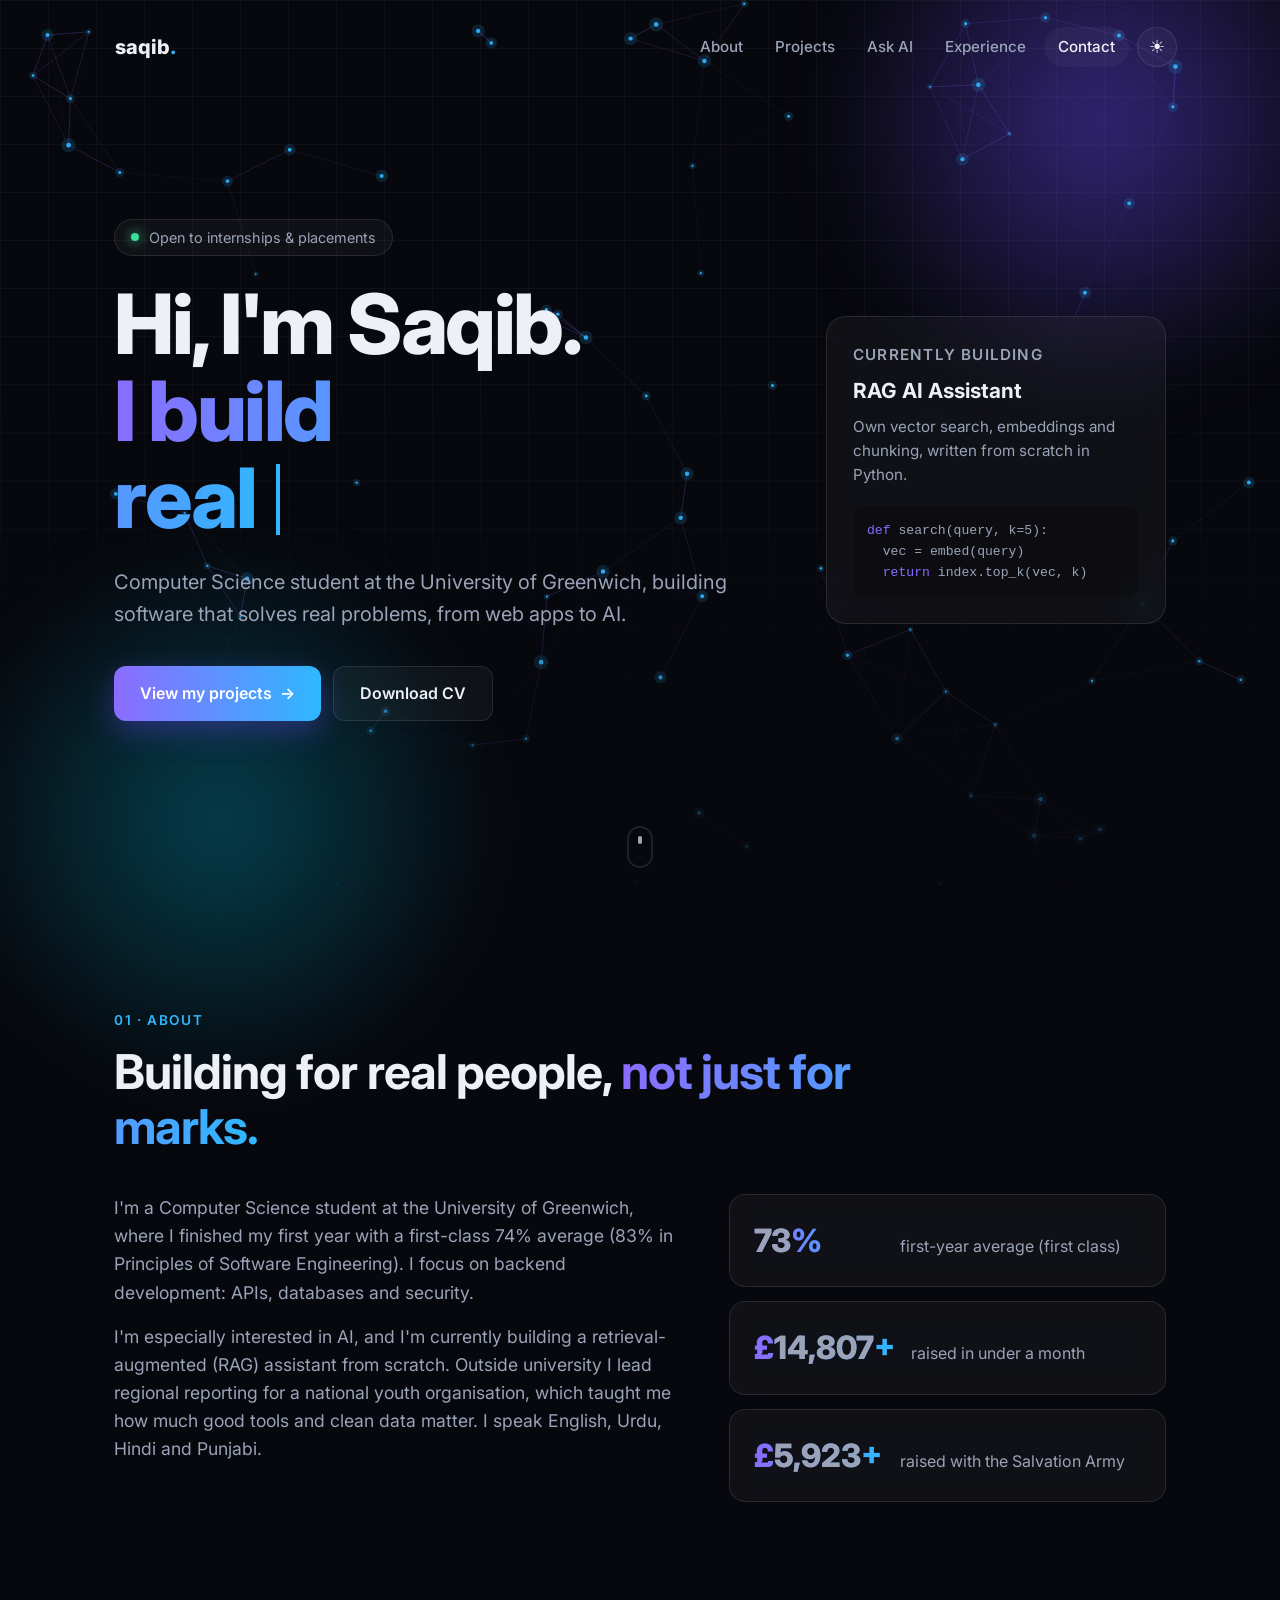
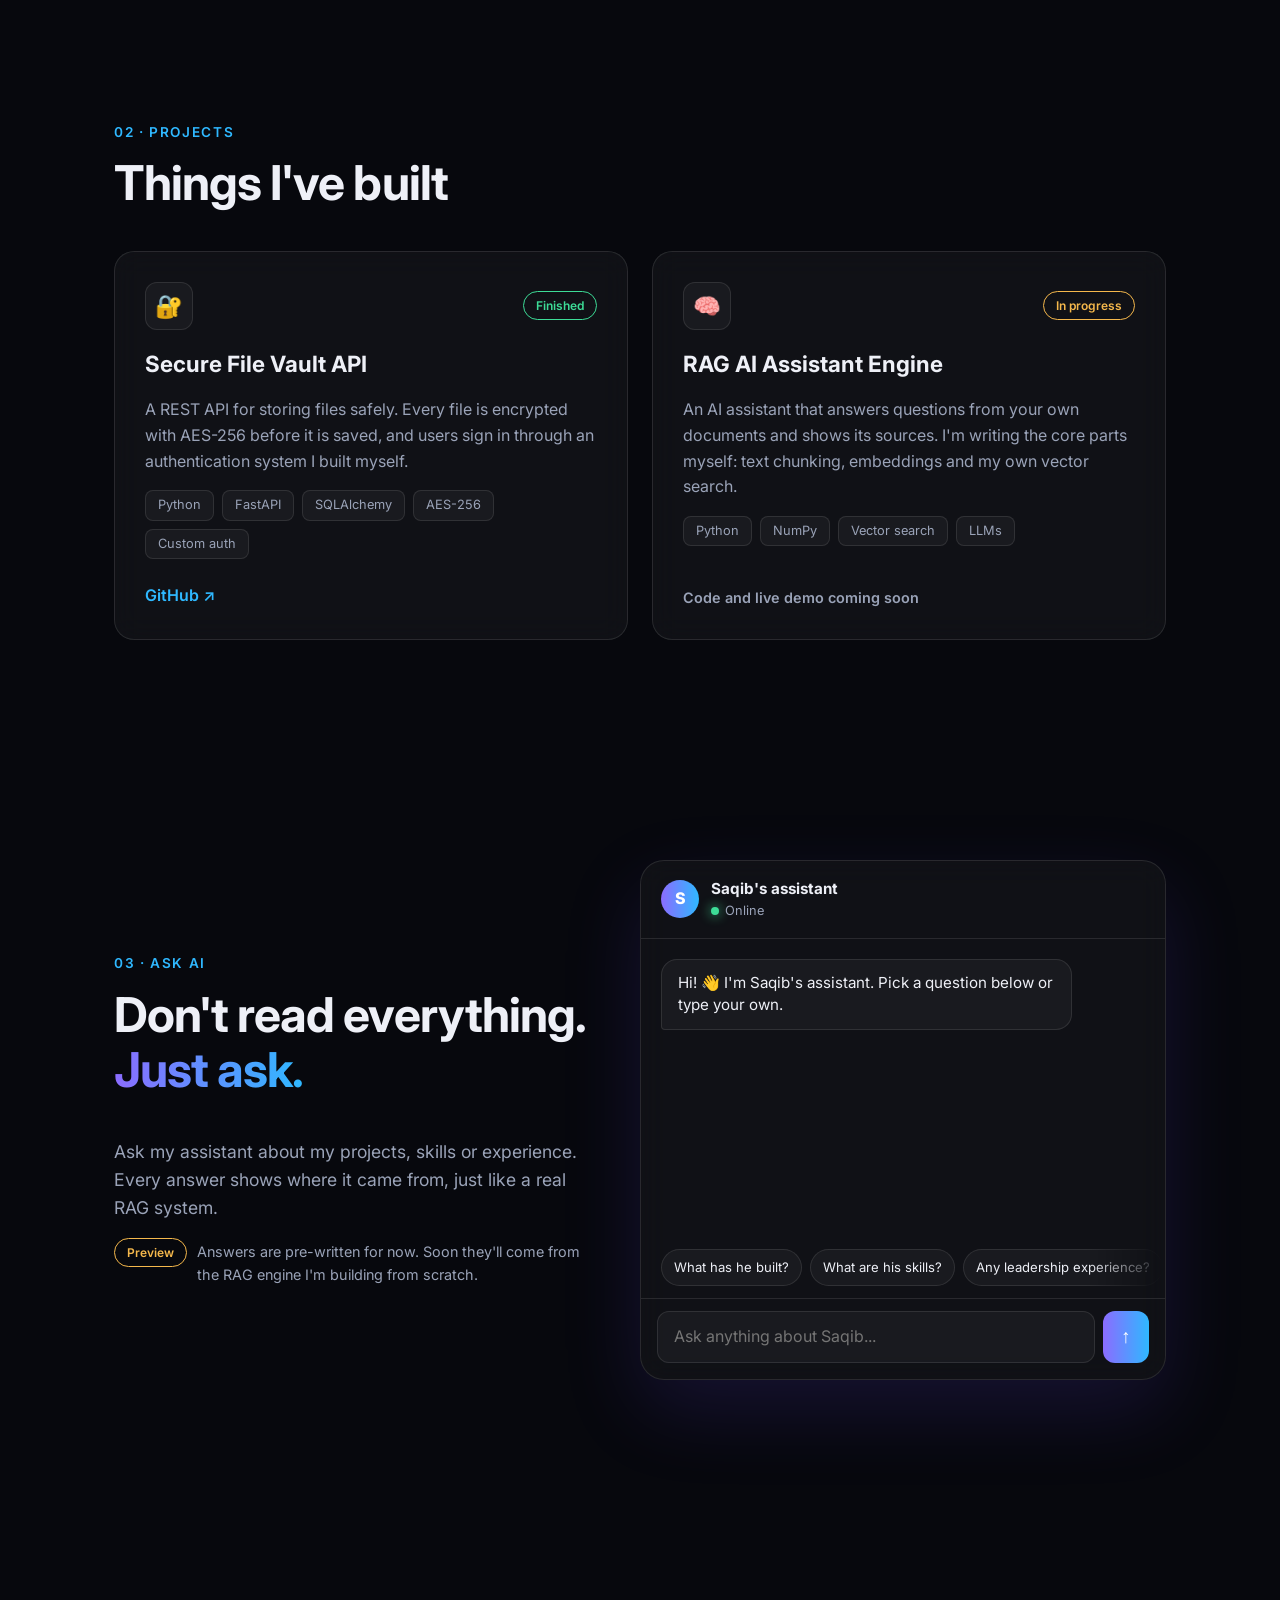
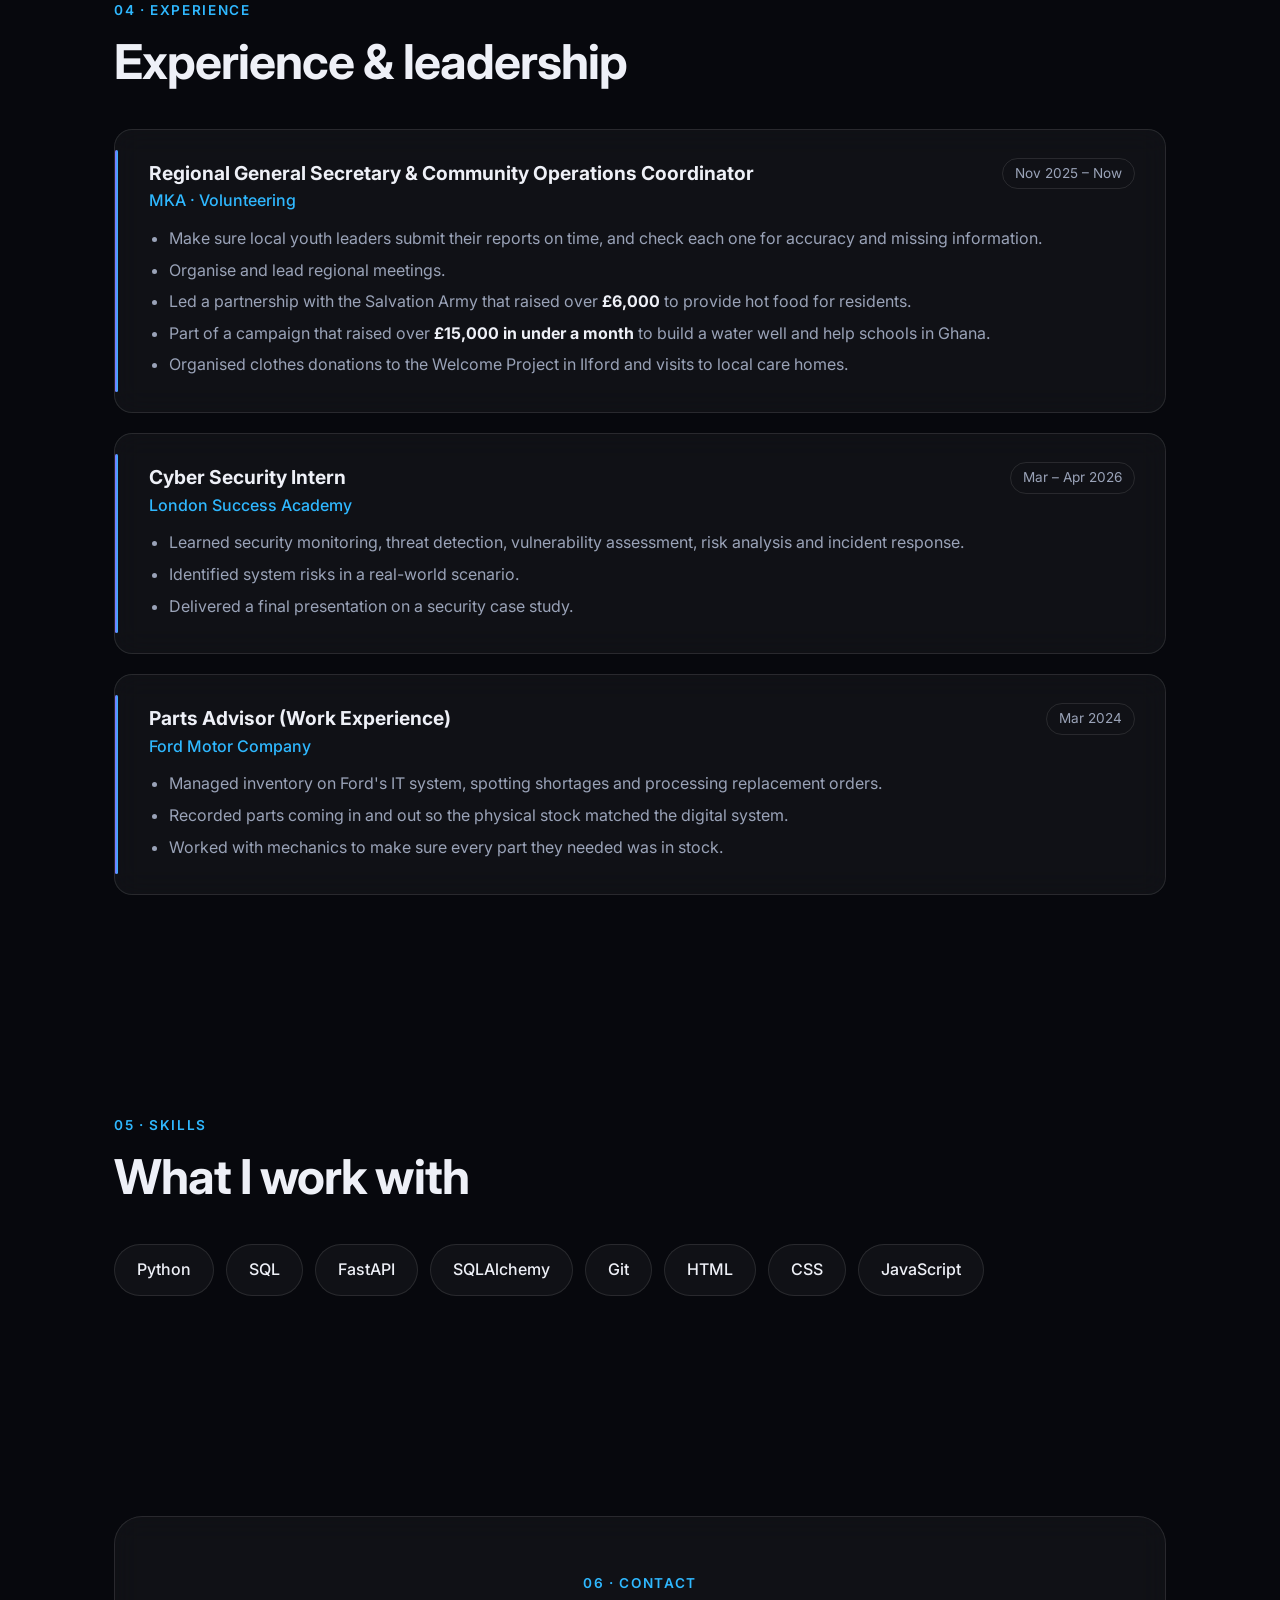
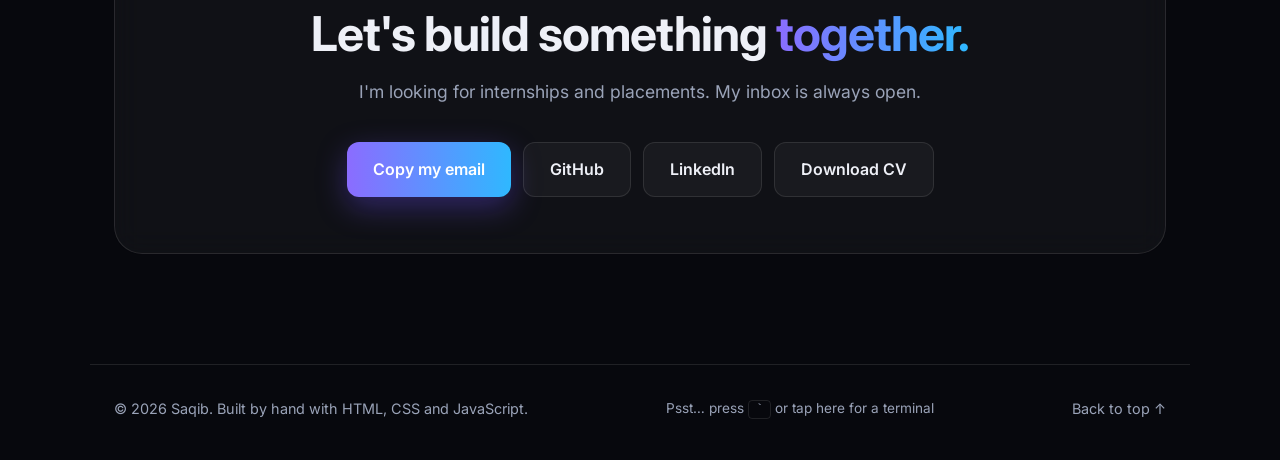
==== commit 76ce64ea: "Update index.html" ====
--- a/index.html
+++ b/index.html
@@ -211,7 +211,7 @@
           <div class="job-head">
             <div>
               <h3>Regional General Secretary &amp; Community Operations Coordinator</h3>
-              <span class="job-place">Majlis Khuddam-ul-Ahmadiyya (MKA) · Volunteering</span>
+              <span class="job-place">MKA · Volunteering</span>
             </div>
             <span class="job-date">Nov 2025 – Now</span>
           </div>
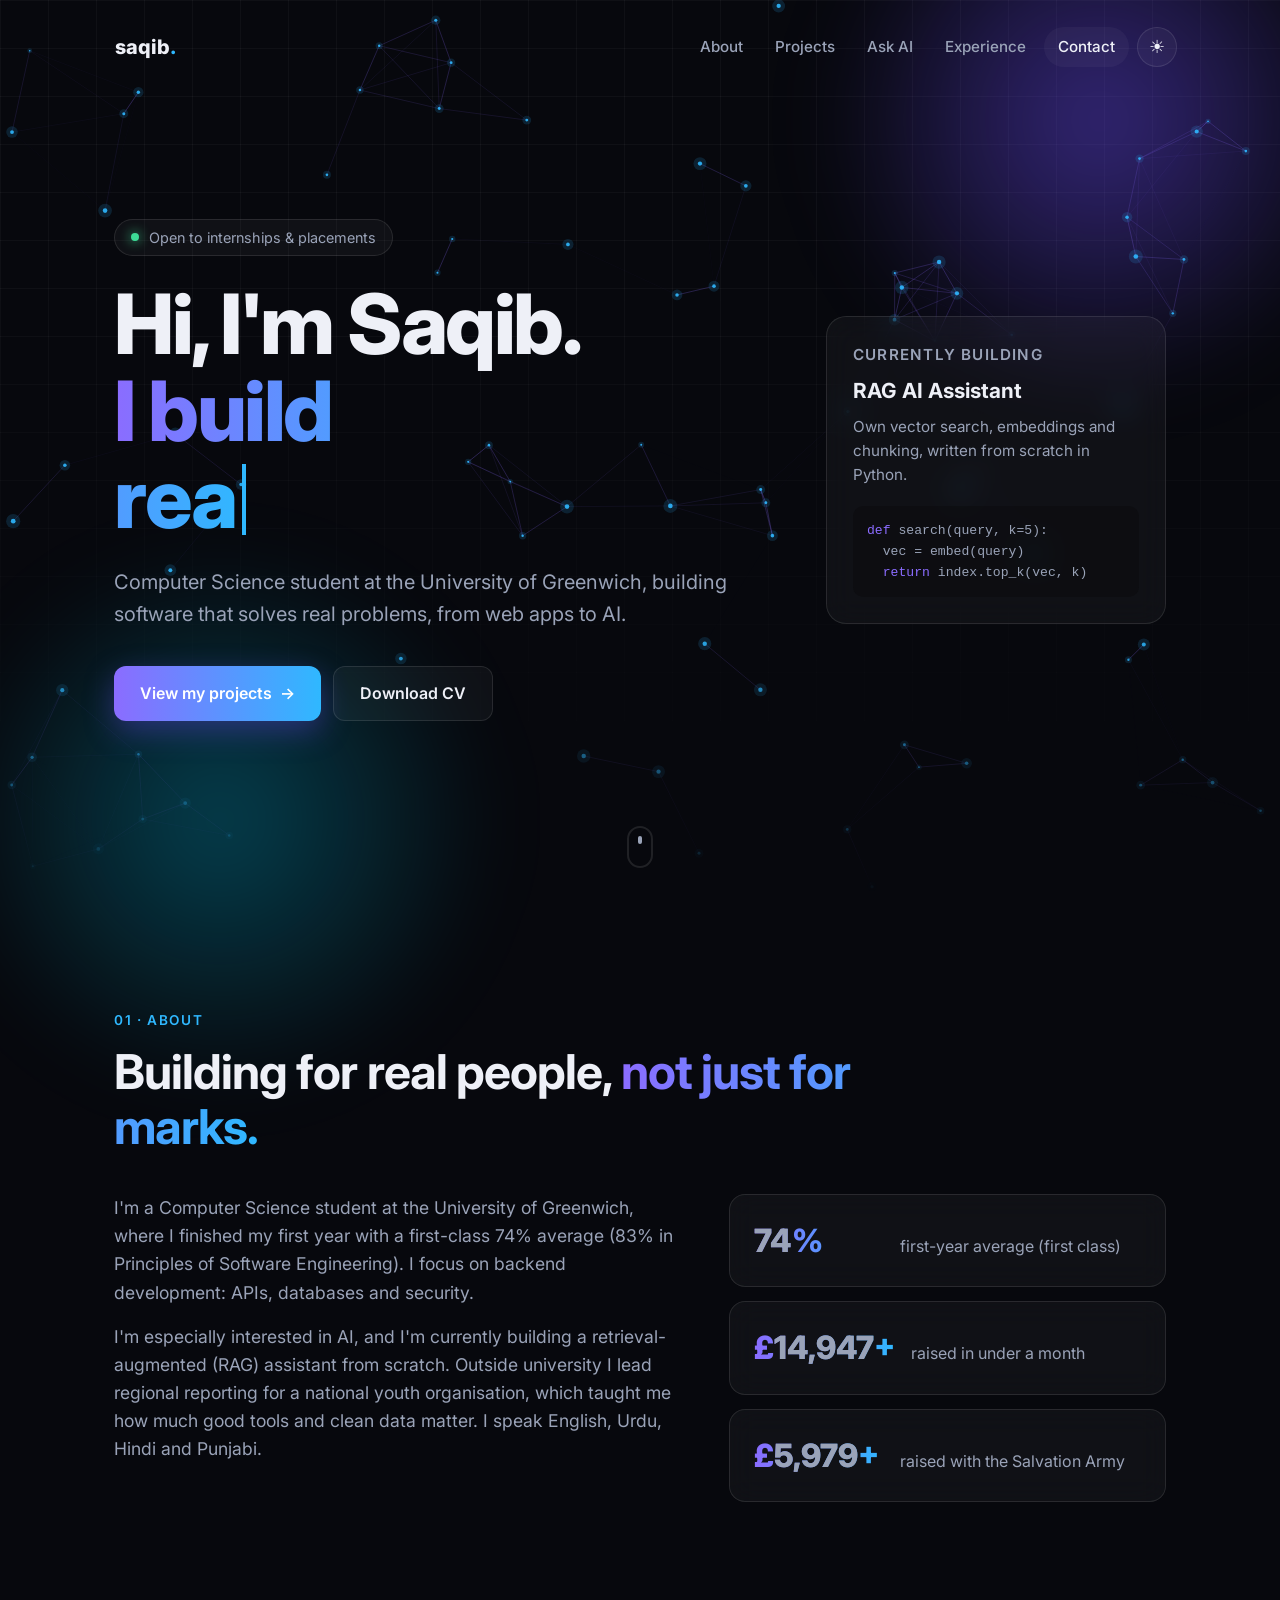
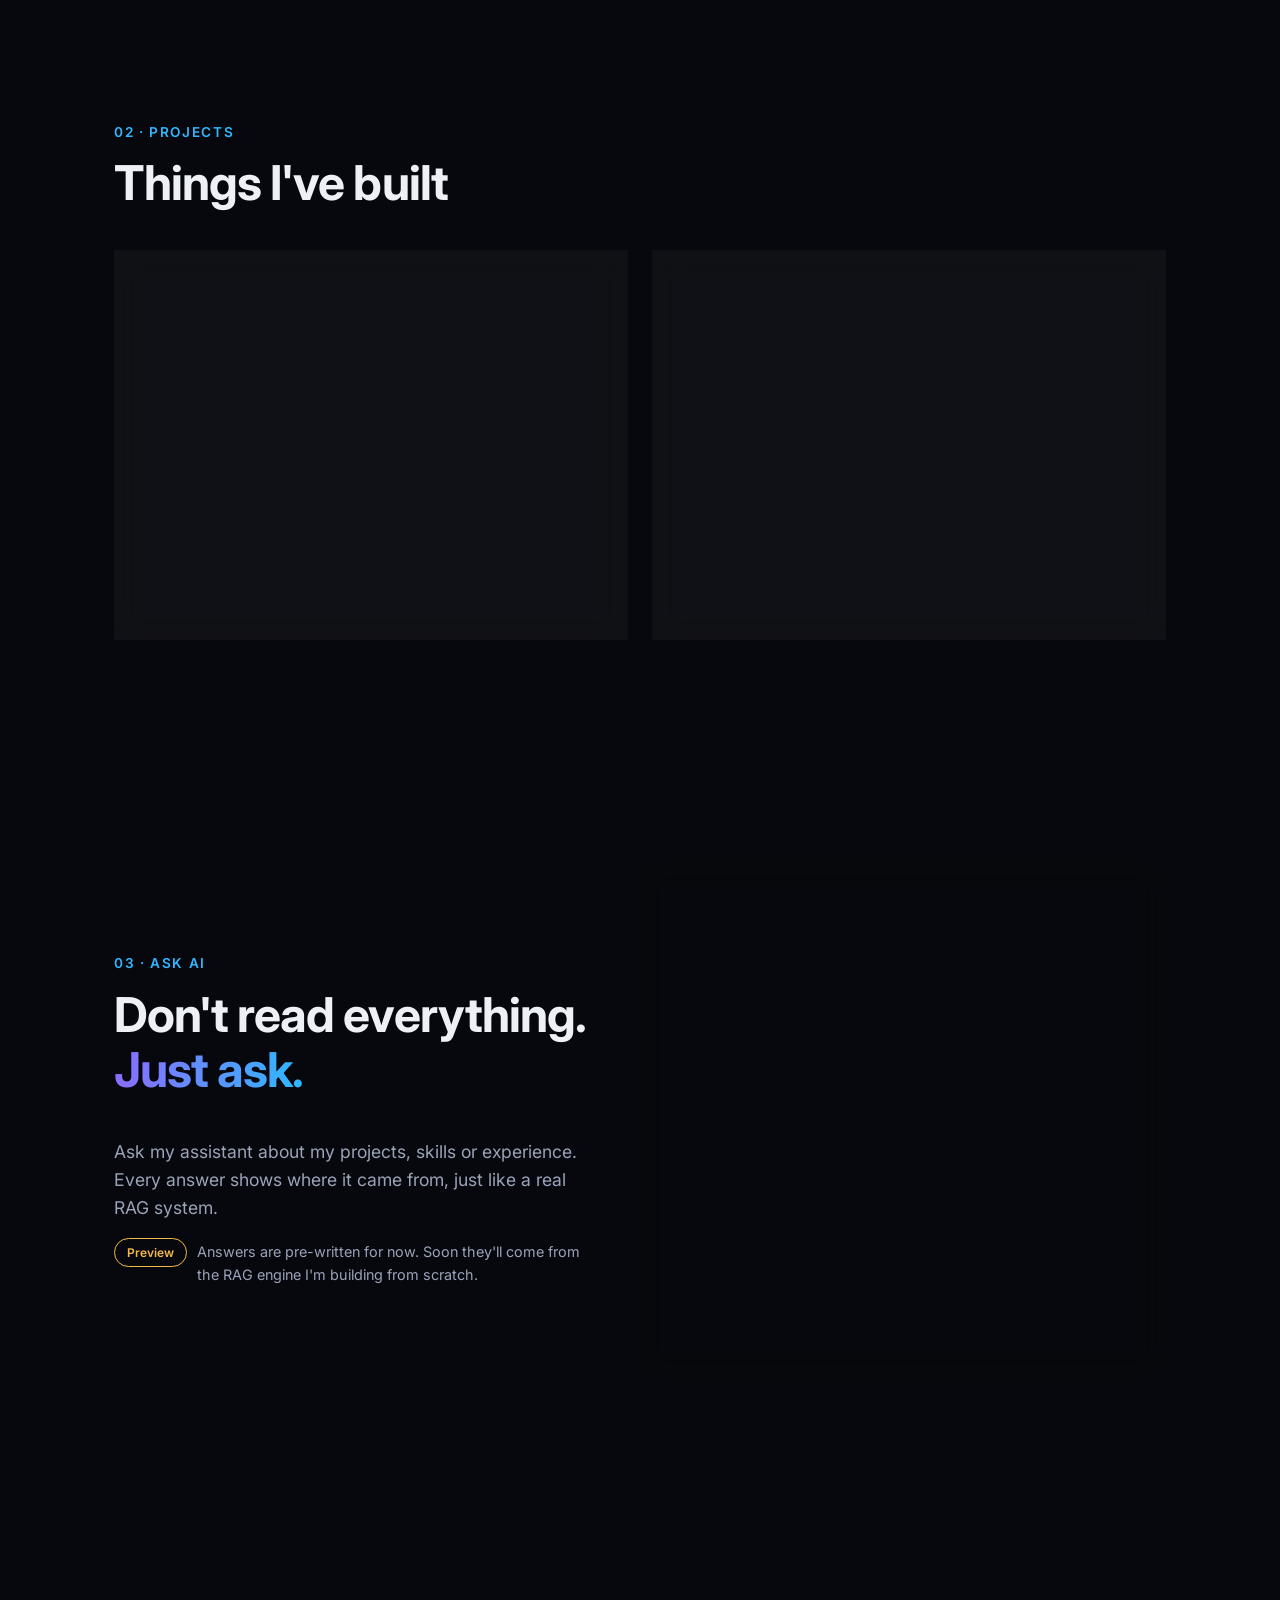
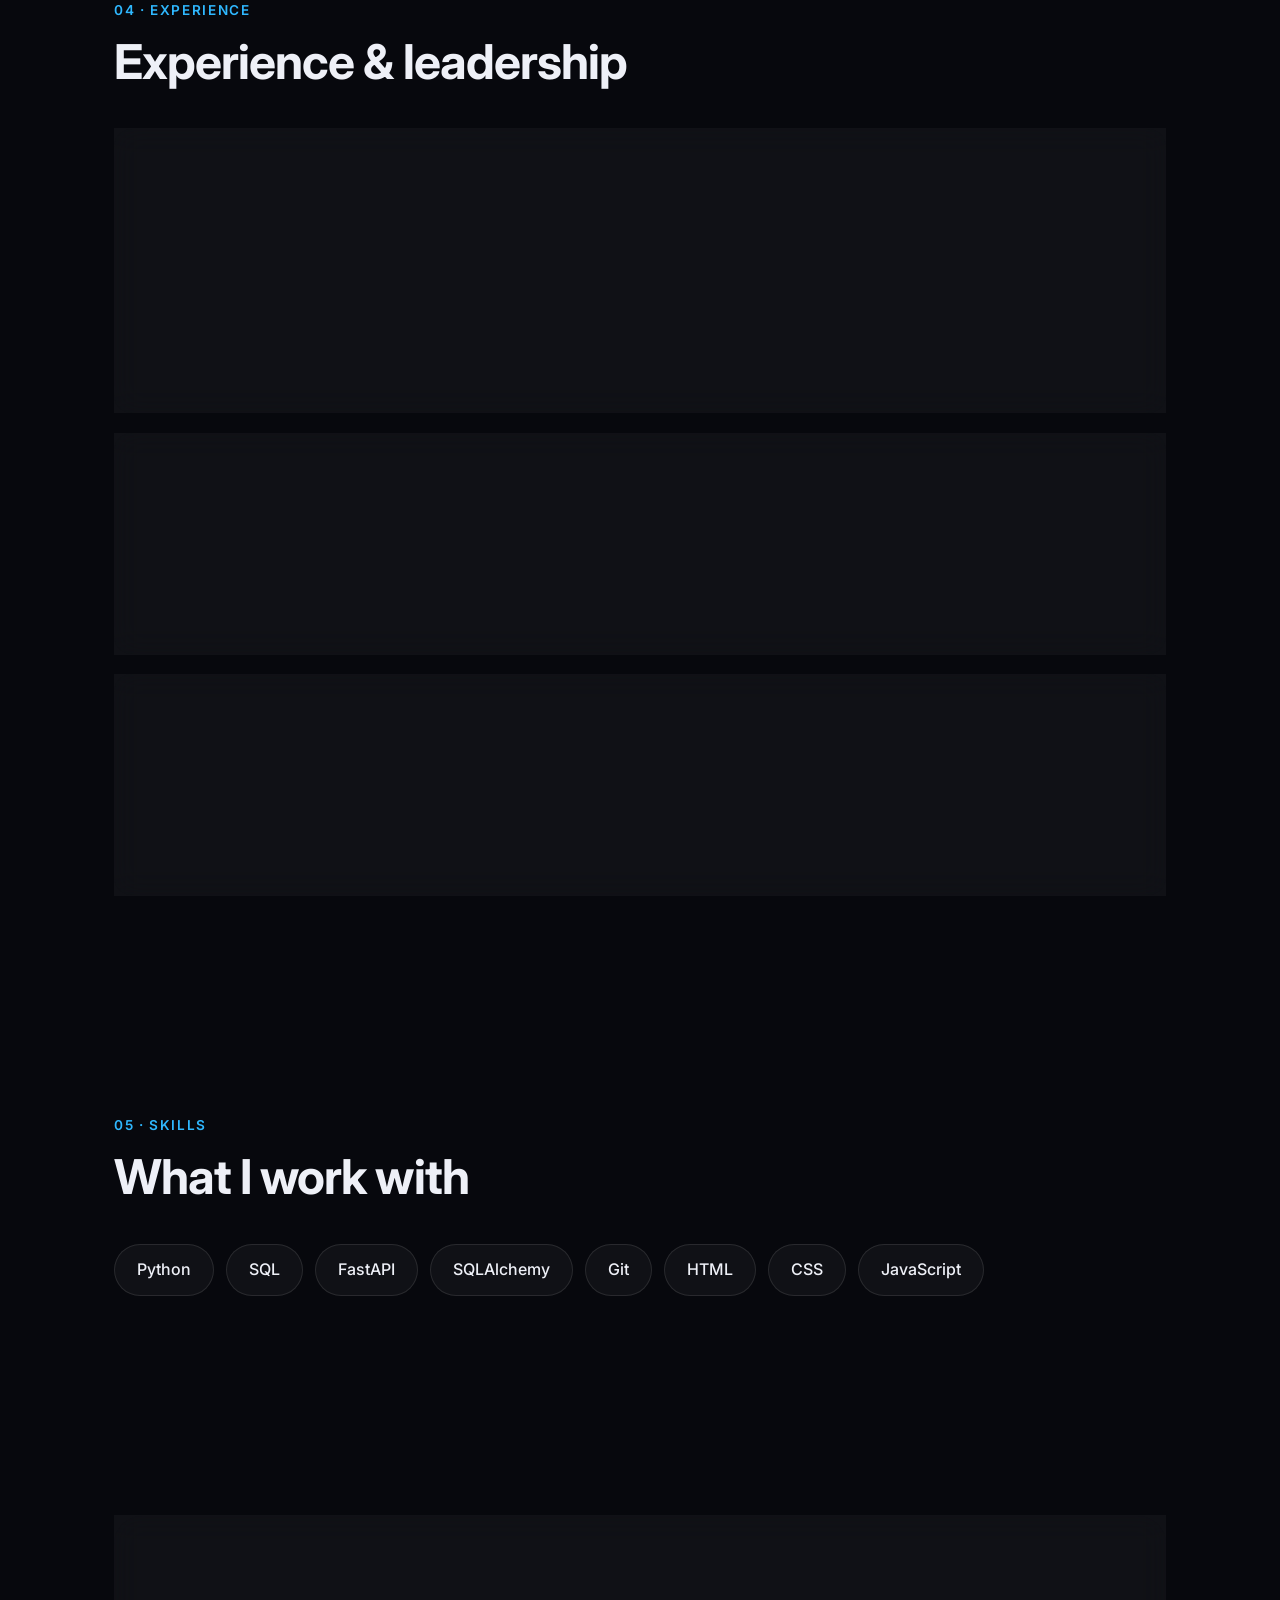
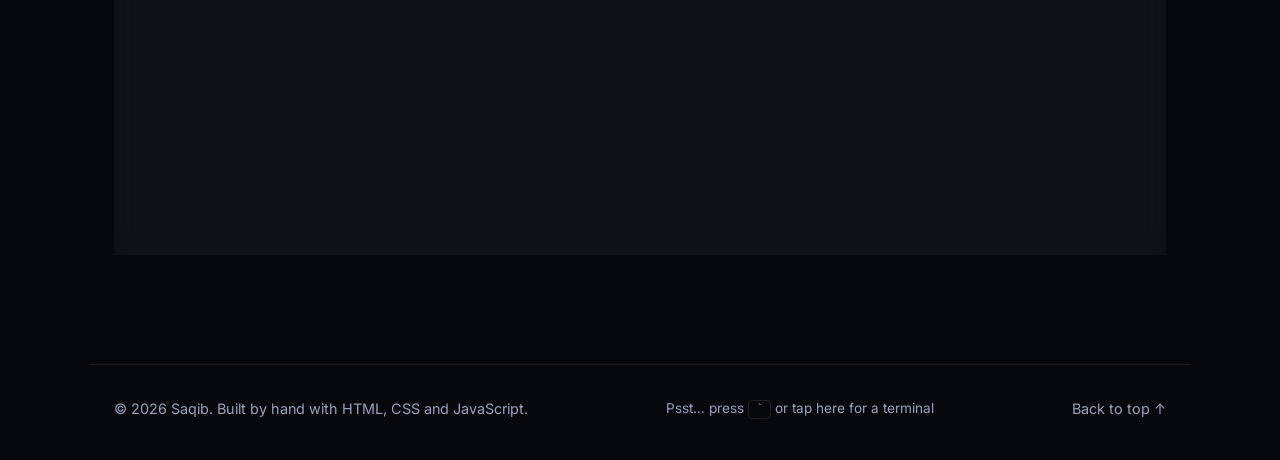
==== commit ab98d56b: "Add files via upload" ====
--- a/index.html
+++ b/index.html
@@ -4,8 +4,15 @@
   <meta charset="UTF-8">
   <!-- Makes the page fit phone screens instead of showing a tiny desktop page -->
   <meta name="viewport" content="width=device-width, initial-scale=1.0">
-  <title>Saqib | Software Developer</title>
-  <meta name="description" content="Saqib, Computer Science student at the University of Greenwich, building software that solves real problems, from web apps to AI.">
+  <title>Saqib Ahmed - Computer Science student, University of Greenwich</title>
+  <meta name="description" content="Saqib Ahmed, Computer Science student at the University of Greenwich, building software that solves real problems, from web apps to AI.">
+  <!-- Tells Google this is the one true address of the page -->
+  <link rel="canonical" href="https://saq564.github.io/">
+  <!-- The preview card shown when the link is shared on LinkedIn, WhatsApp, etc. -->
+  <meta property="og:title" content="Saqib Ahmed - Computer Science student, University of Greenwich">
+  <meta property="og:description" content="Saqib Ahmed, Computer Science student at the University of Greenwich, building software that solves real problems, from web apps to AI.">
+  <meta property="og:url" content="https://saq564.github.io/">
+  <meta property="og:type" content="website">
   <!-- Inter is a free font from Google Fonts -->
   <link rel="preconnect" href="https://fonts.googleapis.com">
   <link rel="preconnect" href="https://fonts.gstatic.com" crossorigin>
@@ -17,6 +24,20 @@
       const saved = localStorage.getItem("theme");
       if (saved) document.documentElement.dataset.theme = saved;
     } catch (e) {}
+
+    // "js" tells style.css that JavaScript is running, so it's safe to hide
+    // things for the fade-in animation (script.js shows them again).
+    document.documentElement.classList.add("js");
+
+    // Safety net: if script.js crashes or never runs (some in-app browsers,
+    // like Snapchat's or Instagram's, do this), show everything anyway.
+    function showEverything() {
+      document.documentElement.classList.add("show-all");
+    }
+    window.addEventListener("error", showEverything);
+    setTimeout(() => {
+      if (!window.revealWorking) showEverything();
+    }, 2000);
   </script>
 </head>
 <body>
@@ -55,16 +76,16 @@
       <!-- 1. The "living AI network": dots and lines drawn by script.js -->
       <canvas id="network" class="network" aria-hidden="true"></canvas>
       <div class="hero-text">
-        <div class="pill reveal"><span class="dot"></span>Open to internships &amp; placements</div>
-        <h1 class="reveal">
+        <div class="pill intro"><span class="dot"></span>Open to internships &amp; placements</div>
+        <h1 class="intro">
           Hi, I'm Saqib.<br>
           <span class="gradient-text">I build<br><span id="typed">real products</span><span class="cursor"></span></span>
         </h1>
-        <p class="tagline reveal">
+        <p class="tagline intro">
           Computer Science student at the University of Greenwich,
           building software that solves real problems, from web apps to AI.
         </p>
-        <div class="buttons reveal">
+        <div class="buttons intro">
           <a href="#projects" class="btn btn-primary">View my projects <span class="arrow">→</span></a>
           <a href="assets/Saqib-CV.pdf" class="btn btn-ghost" download>Download CV</a>
         </div>
@@ -105,15 +126,15 @@
         </div>
         <div class="stats">
           <div class="stat glass reveal">
-            <strong><span class="count" data-target="74">0</span>%</strong>
+            <strong><span class="count" data-target="74">74</span>%</strong>
             <span>first-year average (first class)</span>
           </div>
           <div class="stat glass reveal">
-            <strong>£<span class="count" data-target="15000">0</span>+</strong>
+            <strong>£<span class="count" data-target="15000">15,000</span>+</strong>
             <span>raised in under a month</span>
           </div>
           <div class="stat glass reveal">
-            <strong>£<span class="count" data-target="6000">0</span>+</strong>
+            <strong>£<span class="count" data-target="6000">6,000</span>+</strong>
             <span>raised with the Salvation Army</span>
           </div>
         </div>
@@ -288,7 +309,7 @@
 
   <footer class="footer container">
     <p>© <span id="year"></span> Saqib. Built by hand with HTML, CSS and JavaScript.</p>
-    <button class="terminal-hint" id="terminal-hint">Psst… press <kbd>`</kbd> or tap here for a terminal</button>
+    <button class="terminal-hint" id="terminal-hint">Psst… <span class="desktop-only">press <kbd>`</kbd> or</span> tap here for a terminal</button>
     <a href="#top">Back to top ↑</a>
   </footer>
 
--- a/style.css
+++ b/style.css
@@ -368,16 +368,24 @@
 
 /* ============================================================
    SCROLL ANIMATION
-   Everything with class "reveal" starts invisible and a bit
-   lower. script.js adds "visible" when it scrolls into view,
-   and the transition slides it up smoothly.
-   ============================================================ */
-.reveal {
-  opacity: 0;
-  transform: translateY(30px);
-  transition: opacity 0.8s ease, transform 0.8s ease;
-}
-.reveal.visible { opacity: 1; transform: none; }
+   Things with class "reveal" are hidden and a bit lower ONLY when
+   JavaScript is running (the "js" class on <html>). script.js adds
+   "visible" when they scroll into view, and they slide up smoothly.
+   Without JavaScript, or if it breaks, everything just shows.
+   ============================================================ */
+.reveal { transition: opacity 0.8s ease, transform 0.8s ease; }
+.js .reveal { opacity: 0; transform: translateY(30px); }
+.js .reveal.visible,
+.js.show-all .reveal { opacity: 1; transform: none; }
+
+/* The intro fades in by itself when the page loads (CSS only, no JavaScript) */
+.intro { animation: intro-in 0.8s ease both; }
+.intro:nth-child(2) { animation-delay: 0.1s; }
+.intro:nth-child(3) { animation-delay: 0.2s; }
+.intro:nth-child(4) { animation-delay: 0.3s; }
+@keyframes intro-in {
+  from { opacity: 0; transform: translateY(20px); }
+}
 
 /* ============================================================
    3. ABOUT
@@ -608,7 +616,7 @@
 /* People who turn off animations in their device settings get a still page */
 @media (prefers-reduced-motion: reduce) {
   *, *::before, *::after { animation: none !important; transition: none !important; }
-  .reveal { opacity: 1; transform: none; }
+  .js .reveal { opacity: 1; transform: none; }
   html { scroll-behavior: auto; }
 }
 
@@ -888,5 +896,5 @@
 }
 @media (max-width: 720px) {
   .chat { height: 480px; }
-  .terminal-hint kbd { display: none; }
-}
+  .desktop-only { display: none; }
+}
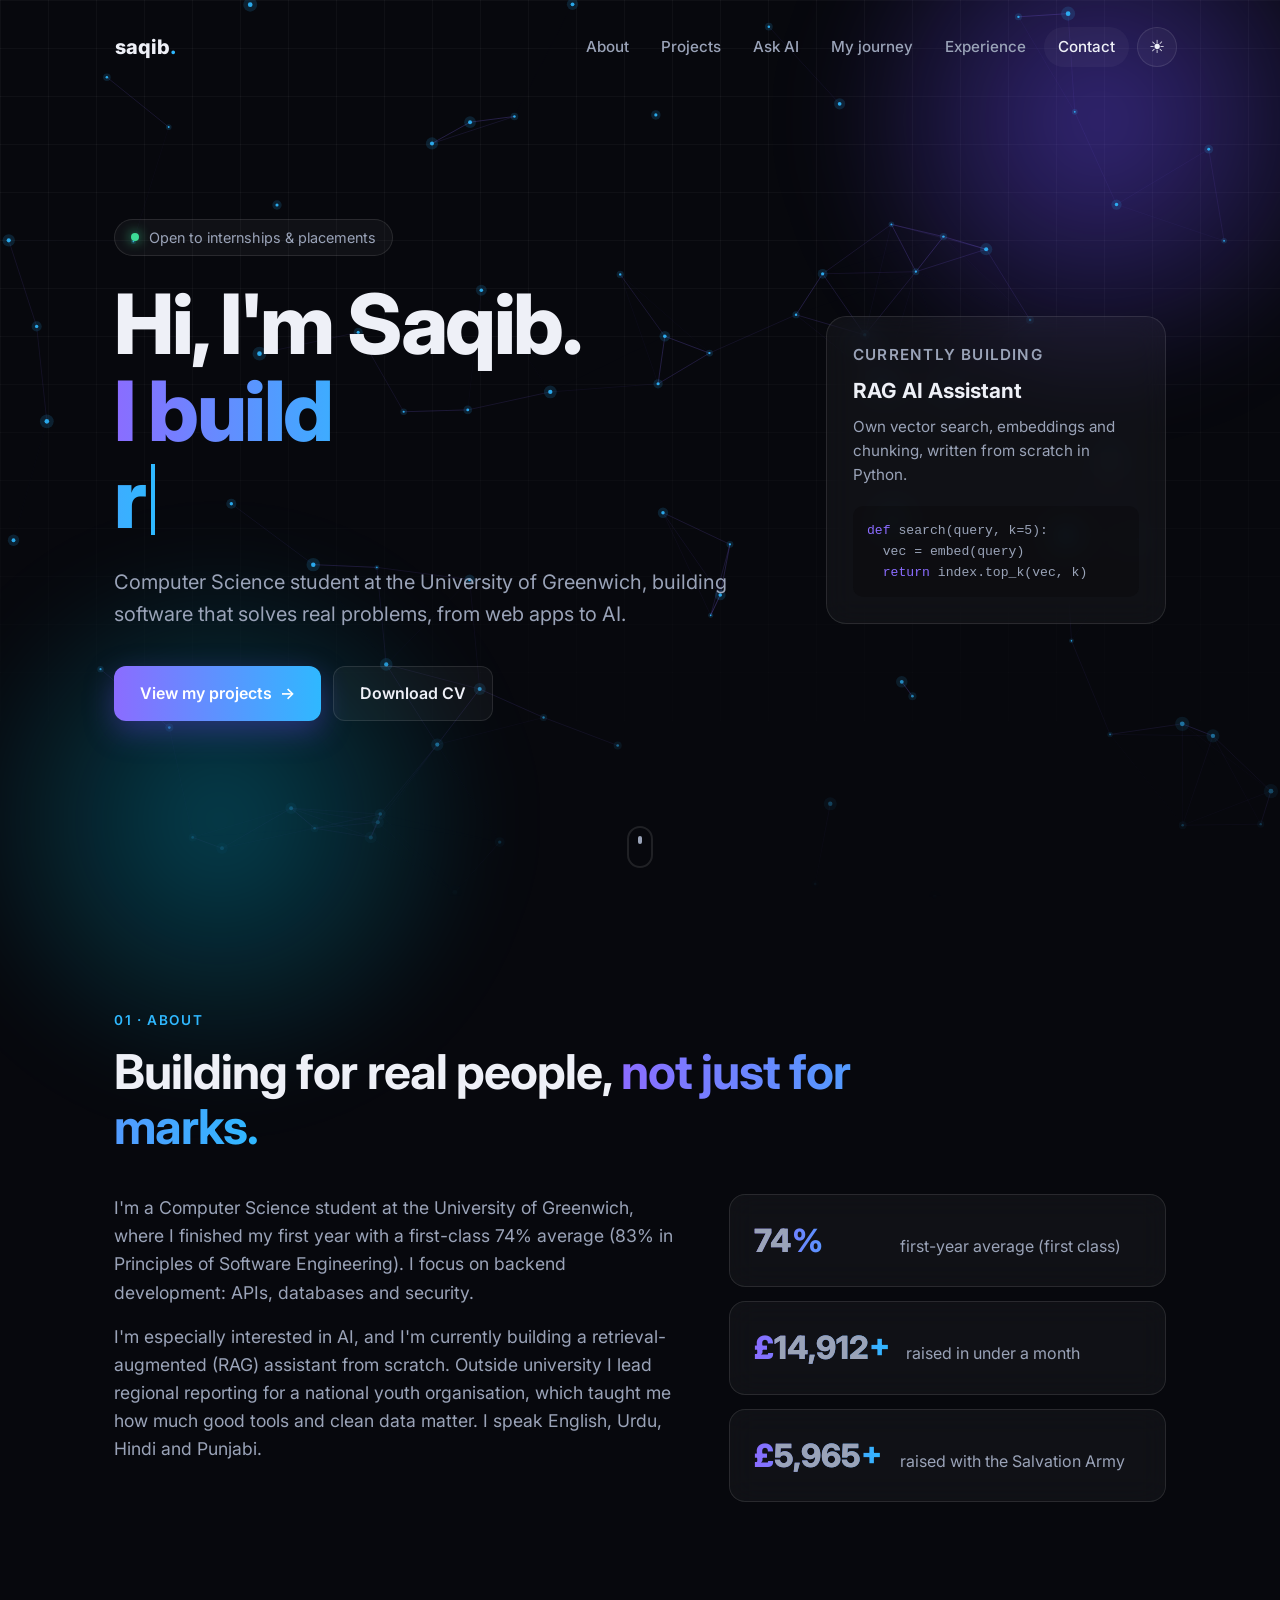
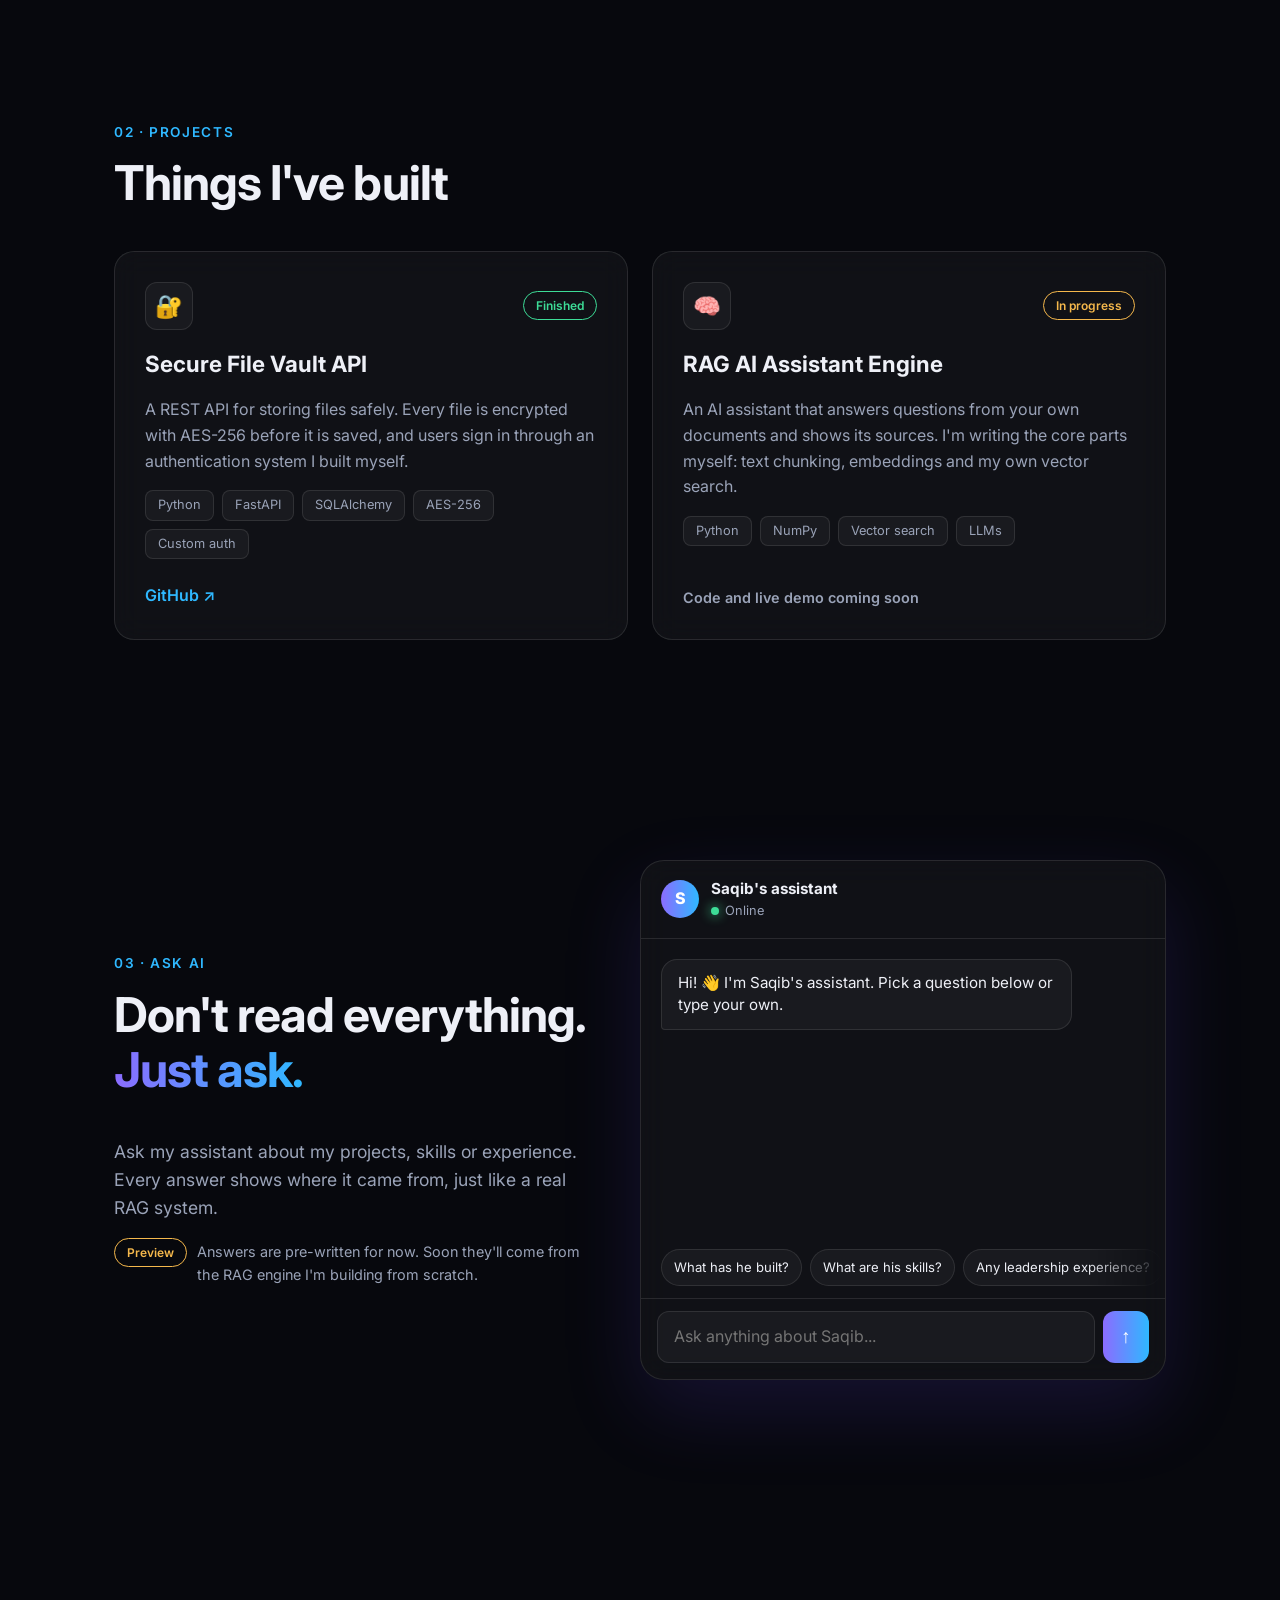
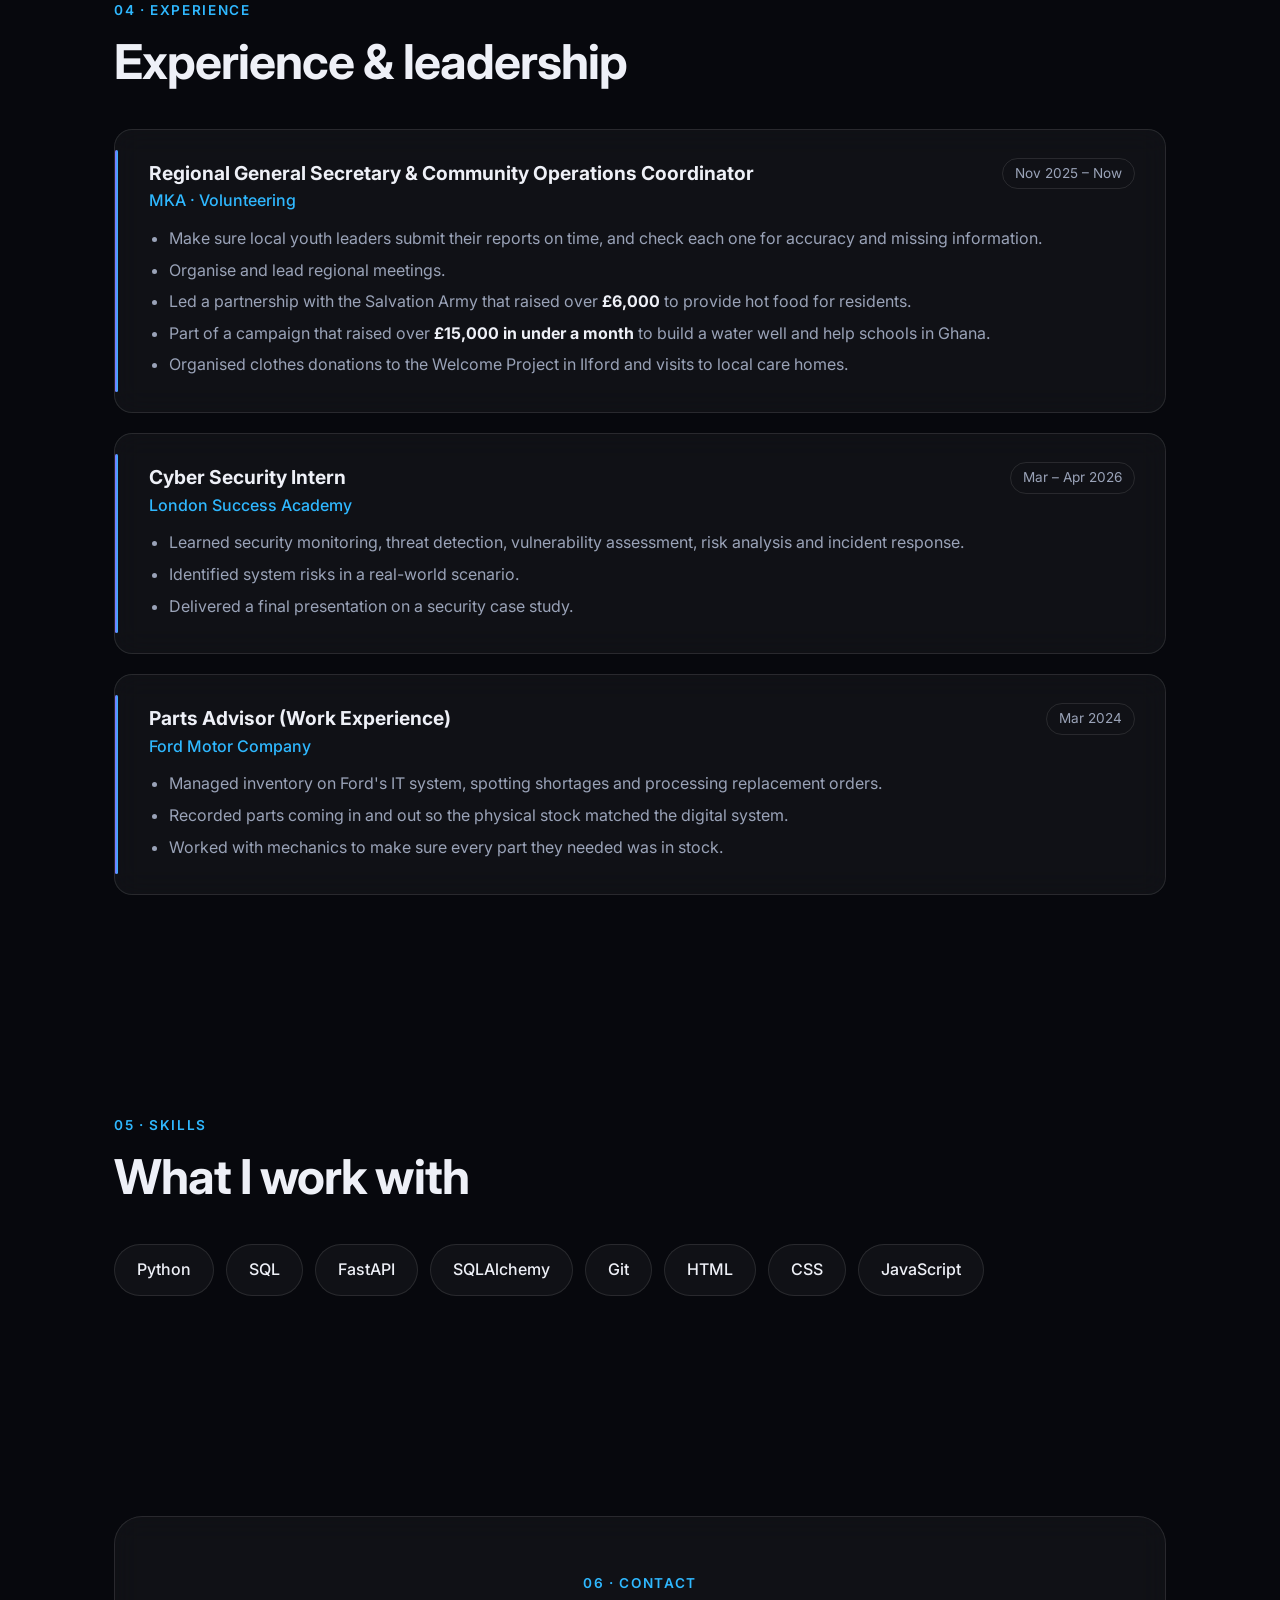
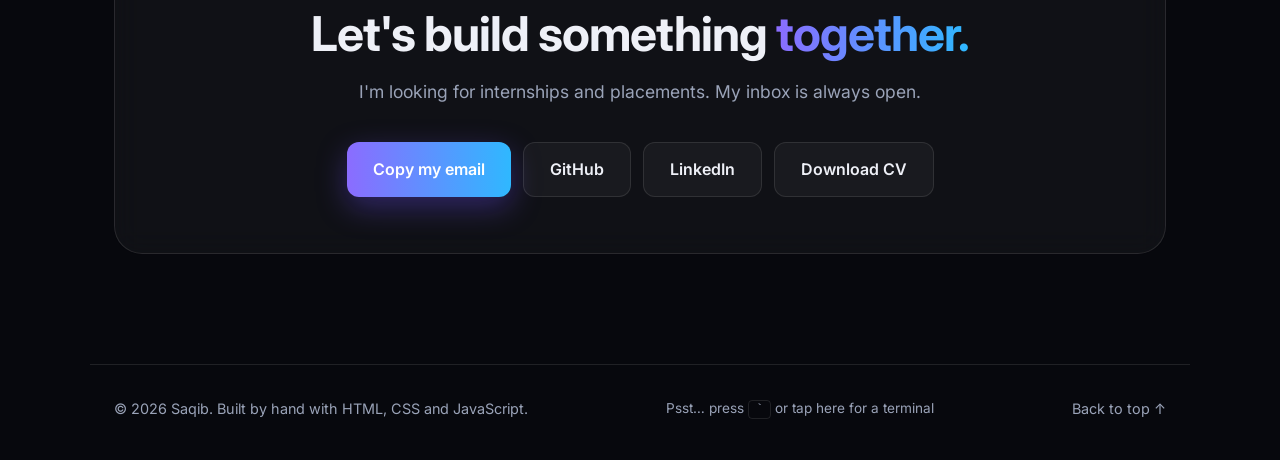
==== commit 8f5ec9b3: "Update index.html" ====
--- a/index.html
+++ b/index.html
@@ -58,6 +58,7 @@
         <li><a href="#about">About</a></li>
         <li><a href="#projects">Projects</a></li>
         <li><a href="#ask">Ask AI</a></li>
+        <li><a href="game.html">My journey</a></li>
         <li><a href="#experience">Experience</a></li>
         <li><a href="#contact">Contact</a></li>
       </ul>
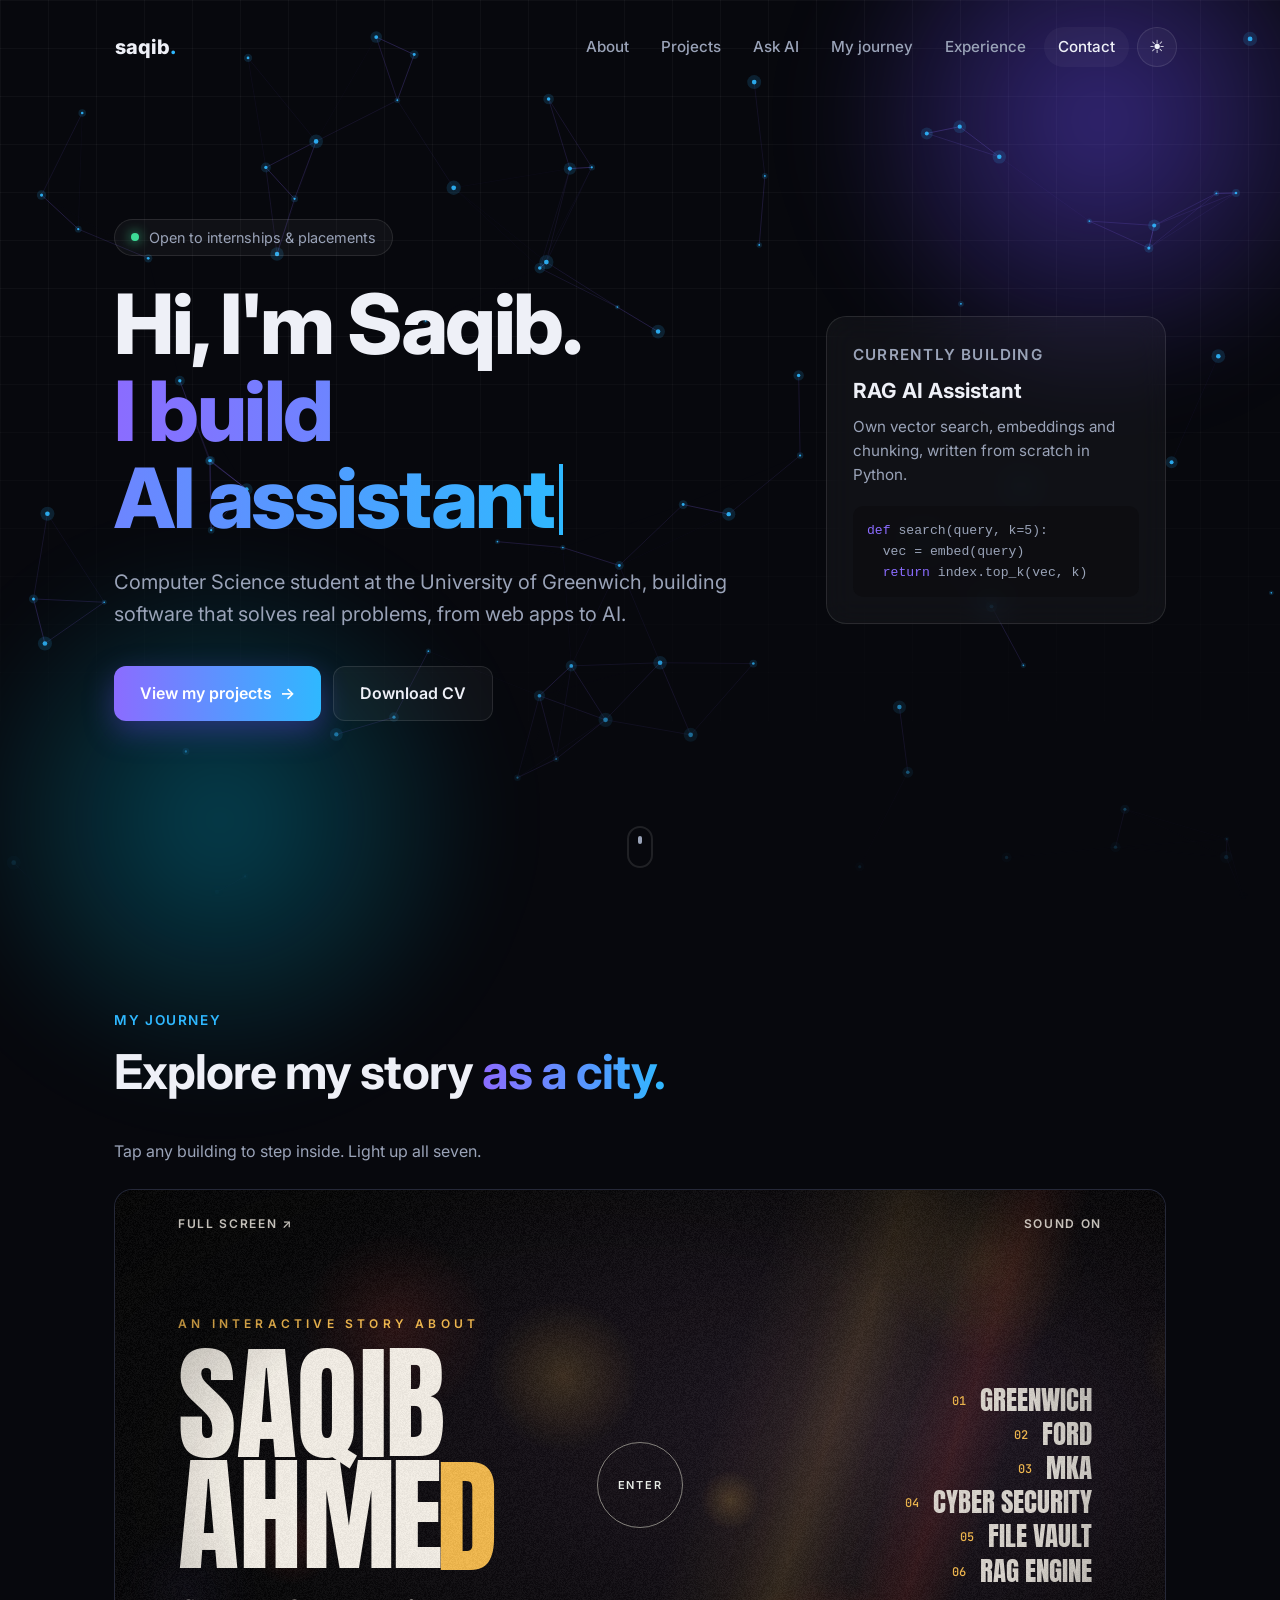
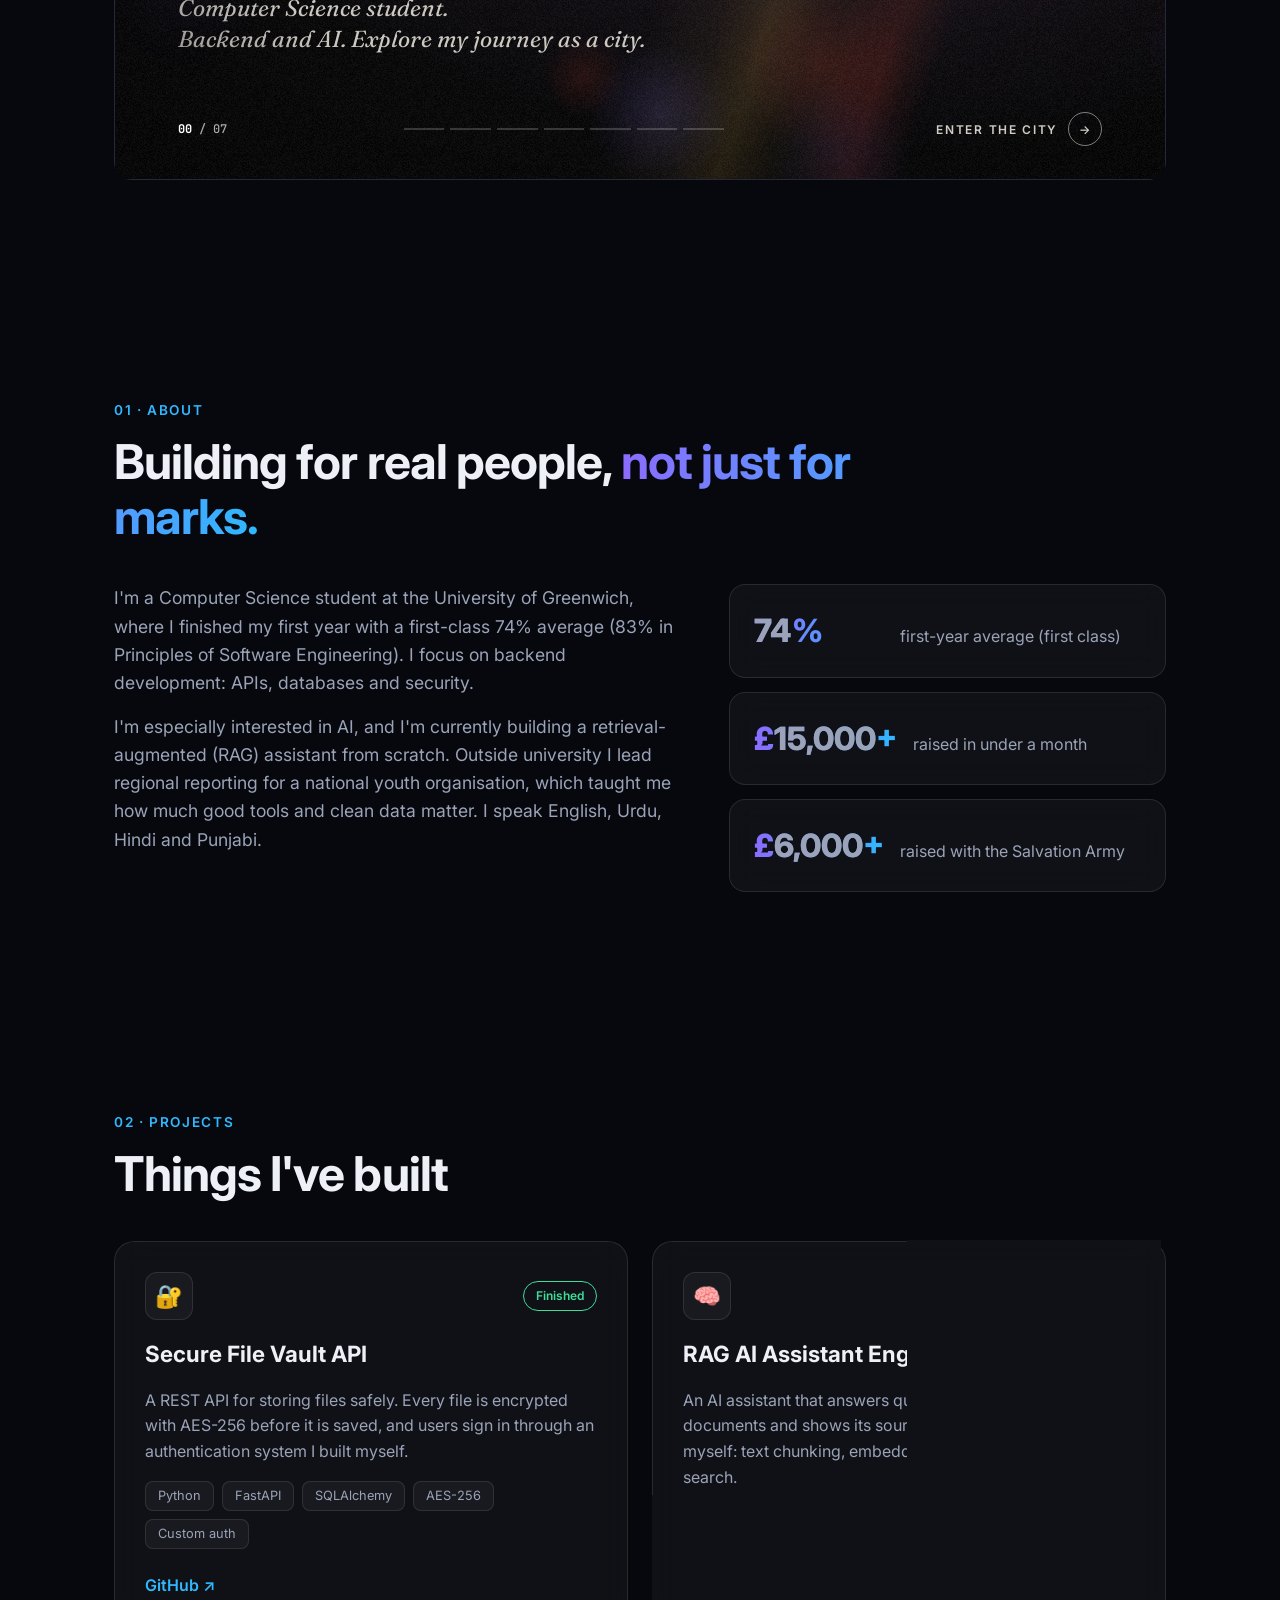
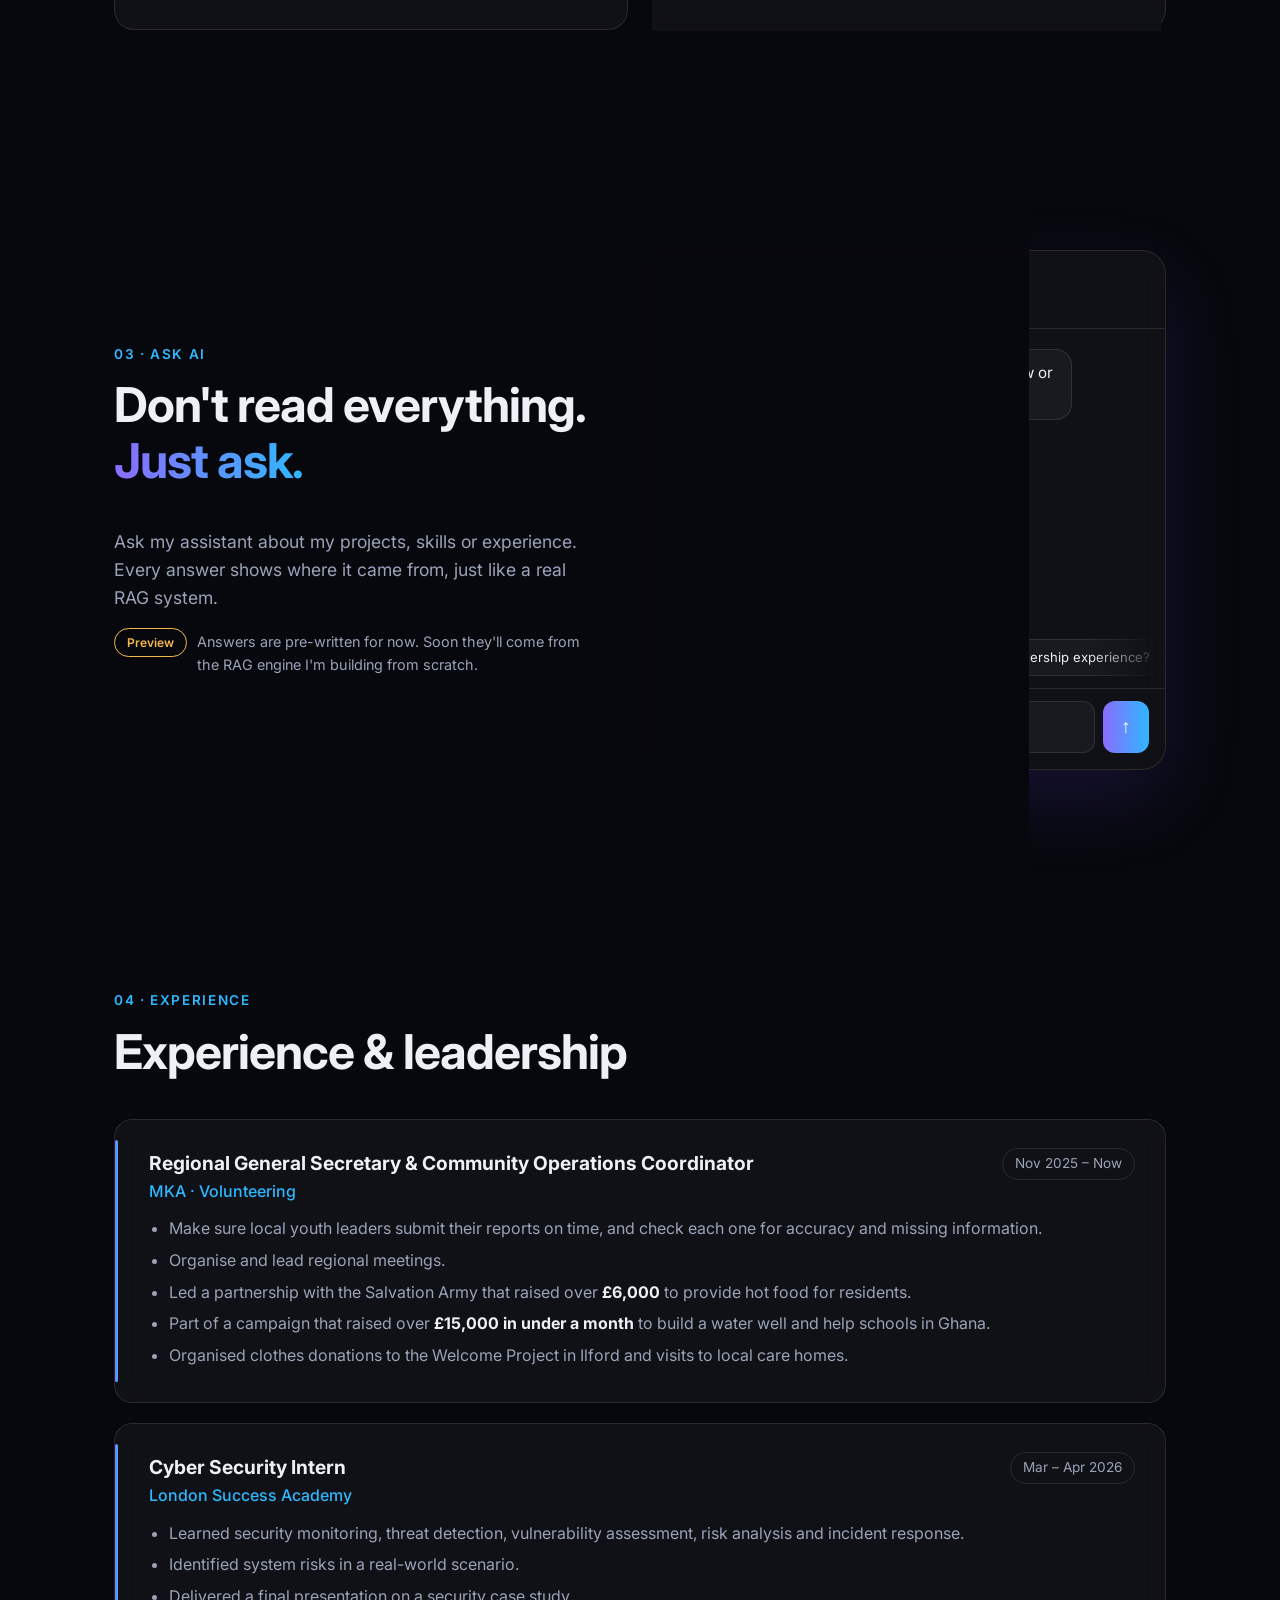
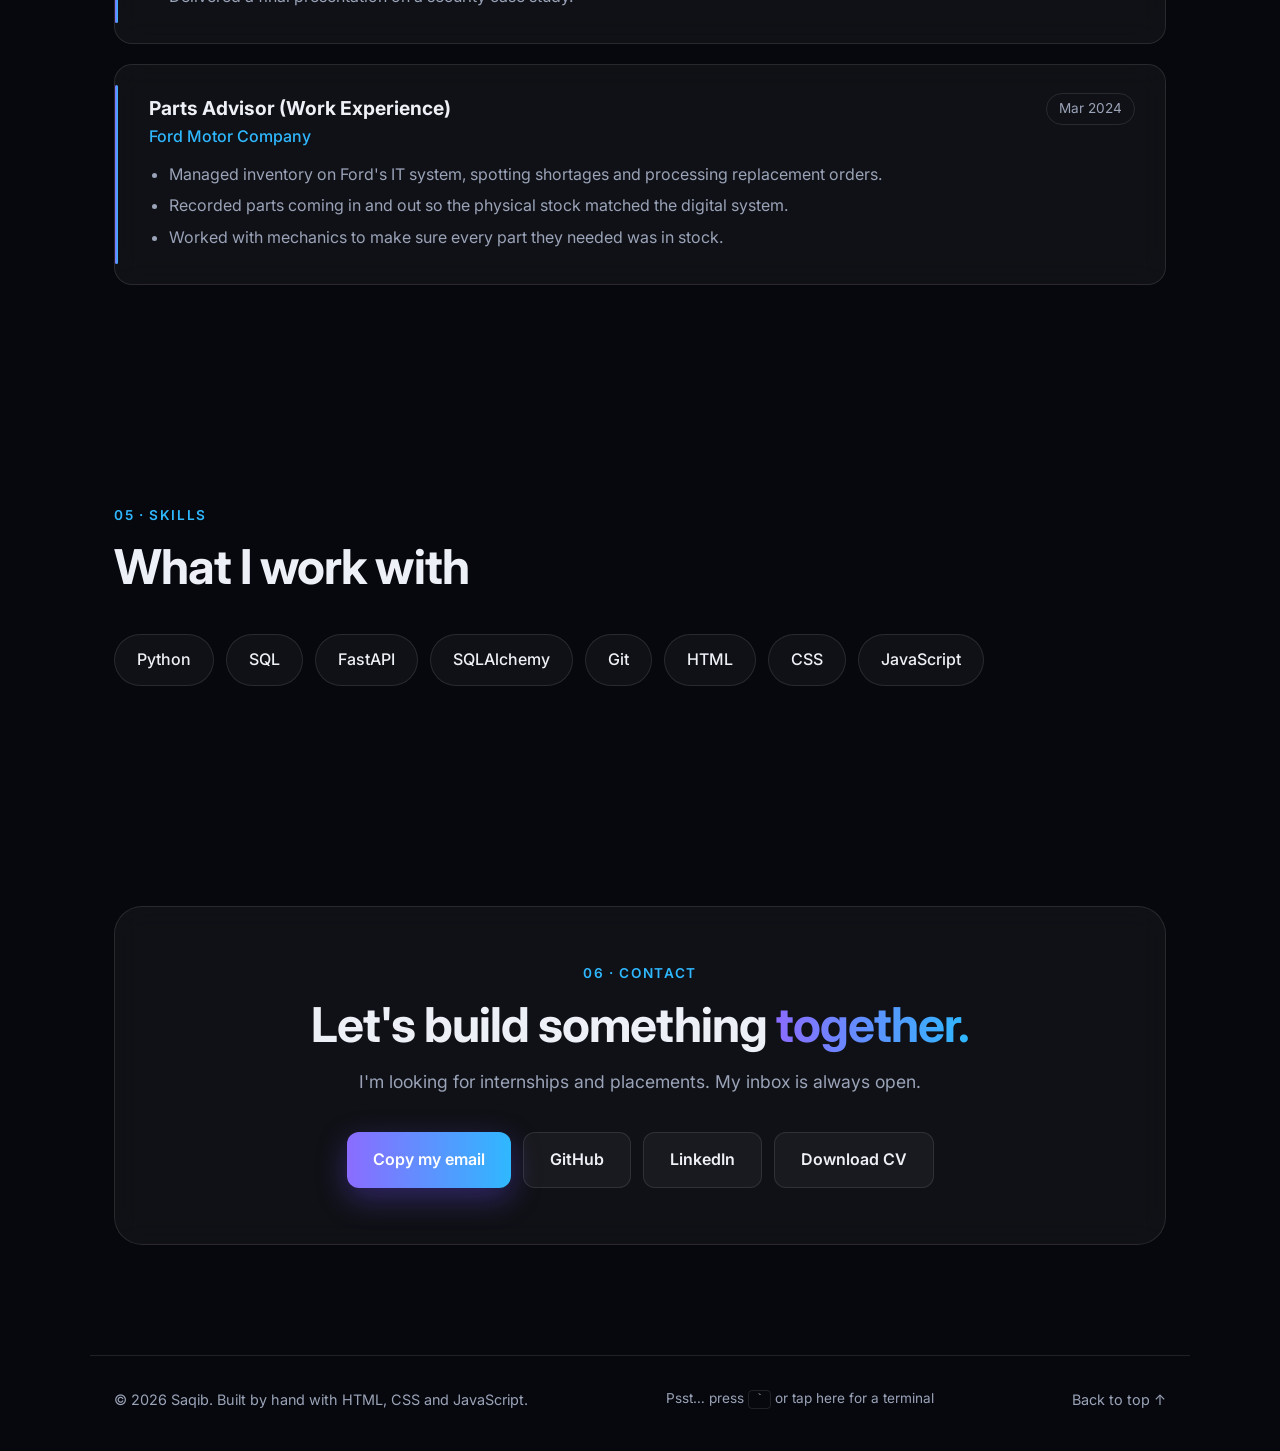
==== commit 070120ee: "Update index.html" ====
--- a/index.html
+++ b/index.html
@@ -58,7 +58,7 @@
         <li><a href="#about">About</a></li>
         <li><a href="#projects">Projects</a></li>
         <li><a href="#ask">Ask AI</a></li>
-        <li><a href="game.html">My journey</a></li>
+        <li><a href="#journey">My journey</a></li>
         <li><a href="#experience">Experience</a></li>
         <li><a href="#contact">Contact</a></li>
       </ul>
@@ -106,6 +106,21 @@
 
       <a href="#about" class="scroll-hint" aria-label="Scroll down"><span></span></a>
     </section>
+    
+    <!-- MY JOURNEY: the interactive city (game.html), shown right here on the homepage -->
+    <section id="journey" class="section container">
+      <p class="section-label reveal">My journey</p>
+      <h2 class="reveal">Explore my story <span class="gradient-text">as a city.</span></h2>
+      <p class="reveal" style="color: var(--muted, #9aa0b4); margin-bottom: 24px;">Tap any building to step inside. Light up all seven.</p>
+      <div class="journey-frame">
+        <iframe src="game.html" title="My journey as an interactive city" loading="lazy" allow="fullscreen"></iframe>
+      </div>
+      <style>
+        .journey-frame { position: relative; aspect-ratio: 16 / 9; border-radius: 18px; overflow: hidden; border: 1px solid rgba(255,255,255,.12); background: #070a1c; }
+        .journey-frame iframe { position: absolute; inset: 0; width: 100%; height: 100%; border: 0; }
+        @media (max-width: 700px) { .journey-frame { aspect-ratio: auto; height: 78vh; } }
+      </style>
+    </section>
 
     <!-- 3. ABOUT ME, with three numbers that count up -->
     <section id="about" class="section container">
